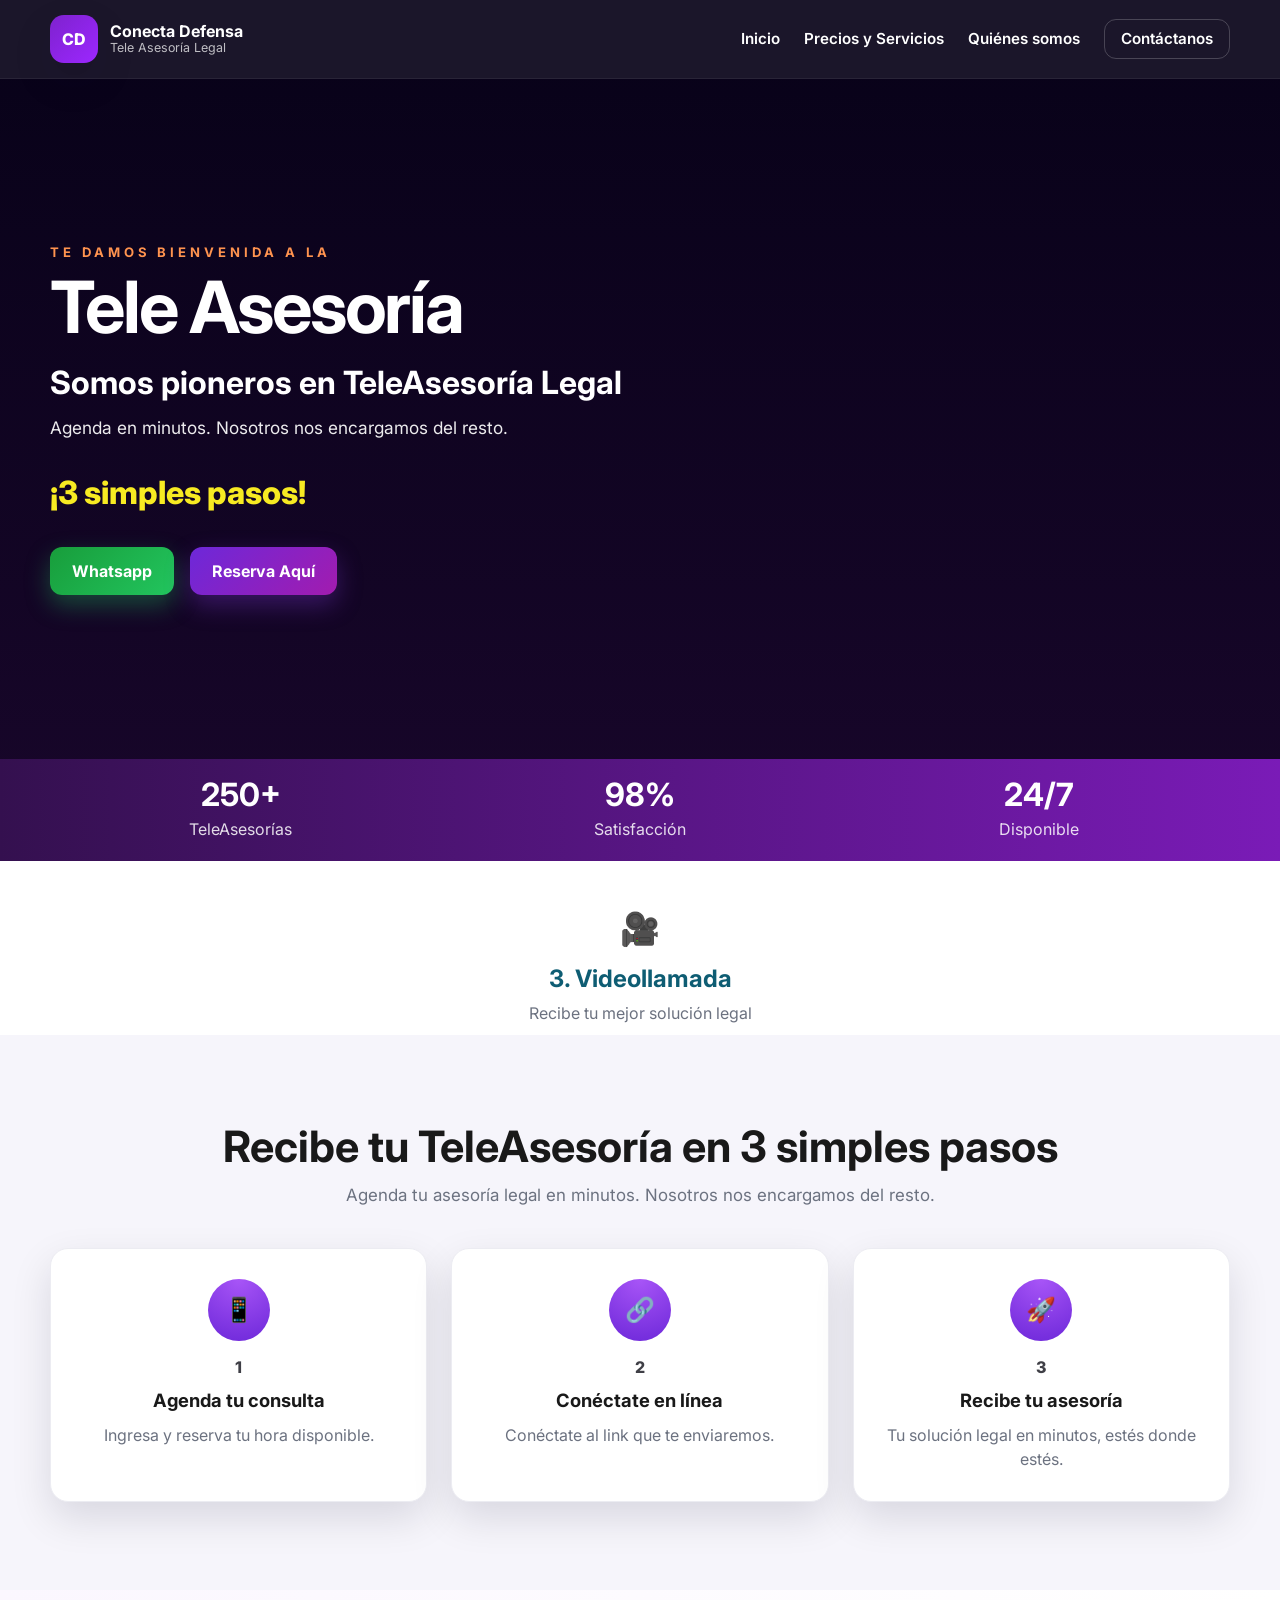
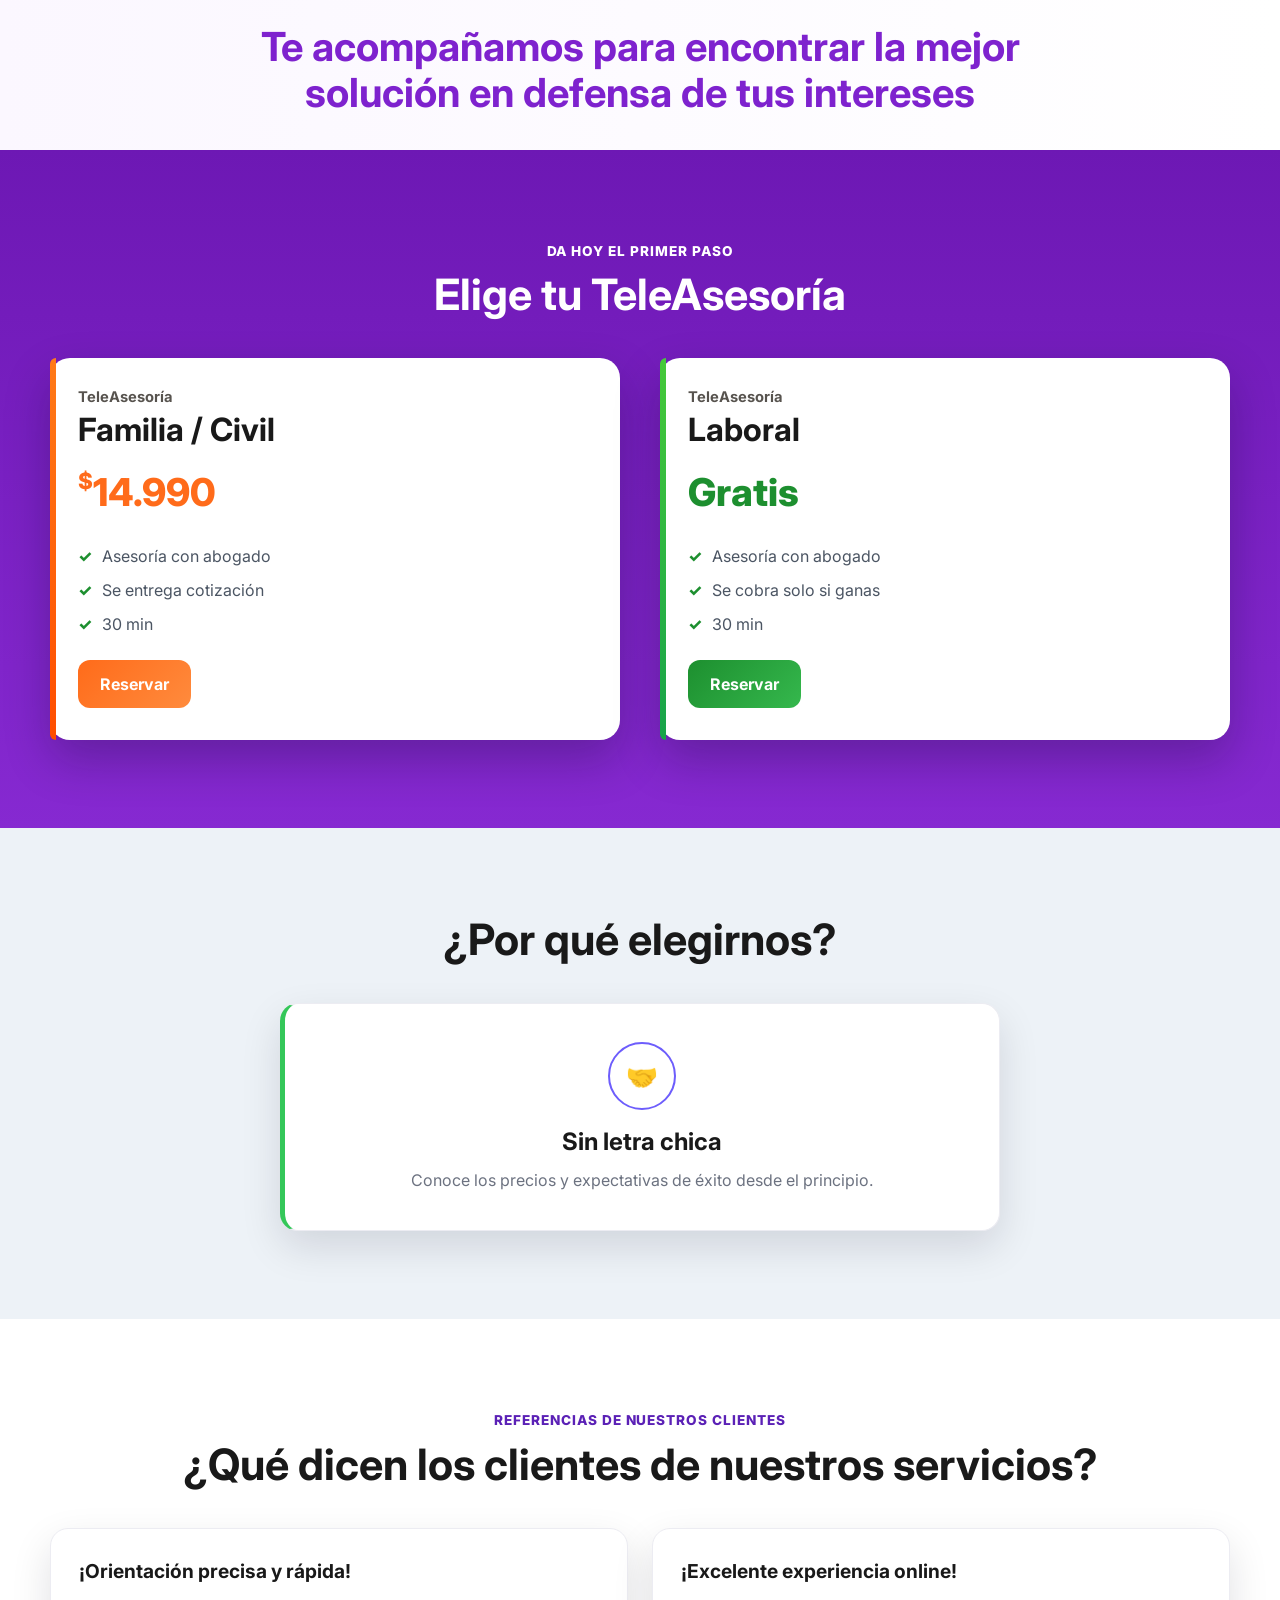
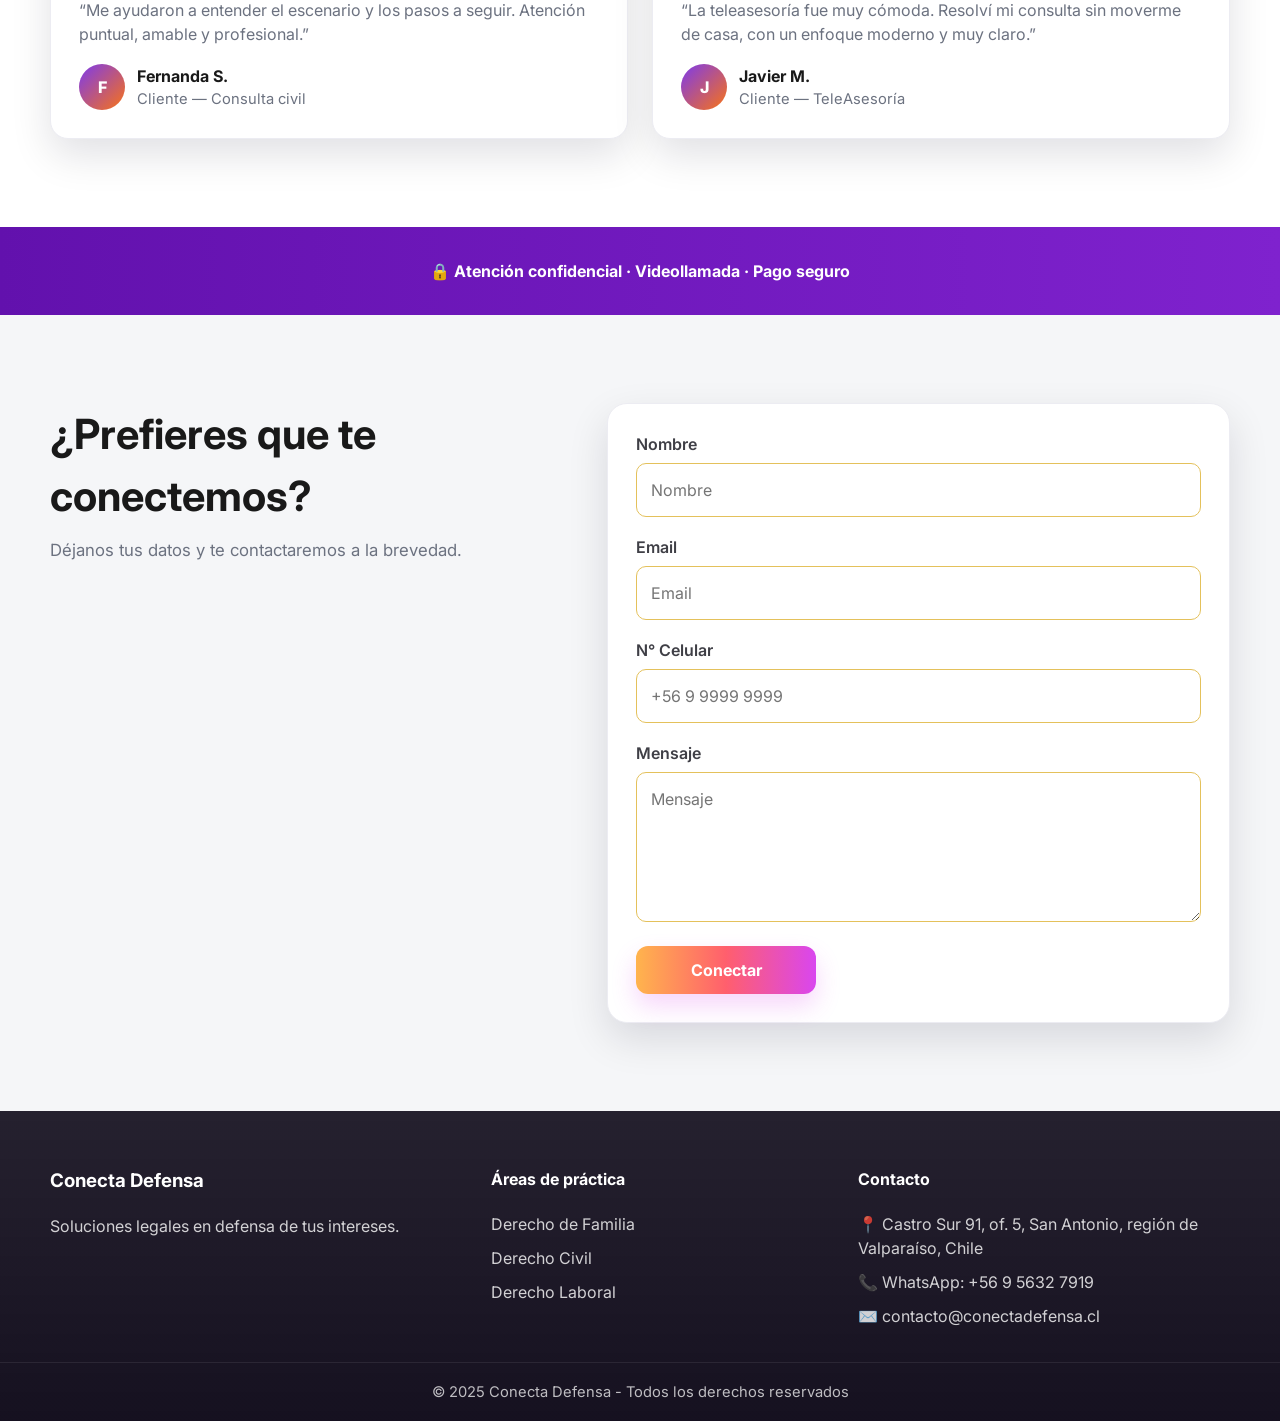
==== index.html @ 21bc8729 "First commit" ====
<!DOCTYPE html>
<html lang="es">
<head>
  <meta charset="UTF-8" />
  <meta name="viewport" content="width=device-width, initial-scale=1.0" />
  <title>Conecta Defensa | Tele Asesoría Legal</title>
  <meta
    name="description"
    content="Agenda tu TeleAsesoría Legal en minutos. Atención en derecho laboral, civil y familia."
  />
  <link rel="preconnect" href="https://fonts.googleapis.com" />
  <link rel="preconnect" href="https://fonts.gstatic.com" crossorigin />
  <link
    href="https://fonts.googleapis.com/css2?family=Inter:wght@400;500;600;700;800&display=swap"
    rel="stylesheet"
  />
  <link rel="stylesheet" href="./style.css" />
</head>
<body>
  <header class="site-header">
    <div class="container nav">
      <a href="#" class="logo">
        <div class="logo-mark">CD</div>
        <div class="logo-text">
          <strong>Conecta Defensa</strong>
          <span>Tele Asesoría Legal</span>
        </div>
      </a>

      <nav class="menu">
        <a href="#inicio">Inicio</a>
        <a href="#precios">Precios y Servicios</a>
        <a href="#quienes-somos">Quiénes somos</a>
        <a href="#contacto" class="btn btn-sm btn-outline">Contáctanos</a>
      </nav>
    </div>
  </header>

  <main>
    <!-- HERO -->
    <section class="hero" id="inicio">
  <video class="hero-bg-video" autoplay loop muted playsinline>
    <source src="./Secuencia01.mp4" type="video/mp4">
    Tu navegador no soporta video HTML5.
  </video>

  <div class="hero-overlay"></div>

  <div class="container hero-content">
    <p class="eyebrow">Te damos bienvenida a la</p>
    <h1>Tele Asesoría</h1>
    <h2>Somos pioneros en TeleAsesoría Legal</h2>
    <p class="hero-copy">
      Agenda en minutos. Nosotros nos encargamos del resto.
    </p>
    <p class="hero-highlight">¡3 simples pasos!</p>

    <div class="hero-actions">
      <a href="https://wa.me/56956327919" class="btn btn-whatsapp">Whatsapp</a>
      <a href="#precios" class="btn btn-primary">Reserva Aquí</a>
    </div>
  </div>
</section>

    <!-- STATS -->
    <section class="stats">
      <div class="container stats-grid">
        <article>
          <strong>250+</strong>
          <span>TeleAsesorías</span>
        </article>
        <article>
          <strong>98%</strong>
          <span>Satisfacción</span>
        </article>
        <article>
          <strong>24/7</strong>
          <span>Disponible</span>
        </article>
      </div>
    </section>

    <!-- PASOS -->
    <section class="steps-intro">
      <div class="container">
        <div class="mini-step">
          <div class="mini-step-icon">🎥</div>
          <h3>3. Videollamada</h3>
          <p>Recibe tu mejor solución legal</p>
        </div>
      </div>
    </section>

    <section class="section light" id="proceso">
      <div class="container">
        <div class="section-head center">
          <h2>Recibe tu TeleAsesoría en 3 simples pasos</h2>
          <p>
            Agenda tu asesoría legal en minutos. Nosotros nos encargamos del
            resto.
          </p>
        </div>

        <div class="cards-grid three">
          <article class="info-card">
            <div class="icon-circle">📱</div>
            <span class="step-number">1</span>
            <h3>Agenda tu consulta</h3>
            <p>Ingresa y reserva tu hora disponible.</p>
          </article>

          <article class="info-card">
            <div class="icon-circle">🔗</div>
            <span class="step-number">2</span>
            <h3>Conéctate en línea</h3>
            <p>Conéctate al link que te enviaremos.</p>
          </article>

          <article class="info-card">
            <div class="icon-circle">🚀</div>
            <span class="step-number">3</span>
            <h3>Recibe tu asesoría</h3>
            <p>Tu solución legal en minutos, estés donde estés.</p>
          </article>
        </div>
      </div>
    </section>

    <!-- FRASE -->
    <section class="band-message">
      <div class="container">
        <h2>
          Te acompañamos para encontrar la mejor solución en defensa de tus
          intereses
        </h2>
      </div>
    </section>

    <!-- PLANES -->
    <section class="section pricing" id="precios">
      <div class="container">
        <div class="section-head center">
          <span class="tag">DA HOY EL PRIMER PASO</span>
          <h2>Elige tu TeleAsesoría</h2>
        </div>

        <div class="pricing-grid">
          <article class="price-card accent-orange">
            <p class="plan-label">TeleAsesoría</p>
            <h3>Familia / Civil</h3>
            <div class="price">
              <span class="currency">$</span>14.990
            </div>
            <ul>
              <li>Asesoría con abogado</li>
              <li>Se entrega cotización</li>
              <li>30 min</li>
            </ul>
            <a href="#contacto" class="btn btn-orange">Reservar</a>
          </article>

          <article class="price-card accent-green">
            <p class="plan-label">TeleAsesoría</p>
            <h3>Laboral</h3>
            <div class="price free">Gratis</div>
            <ul>
              <li>Asesoría con abogado</li>
              <li>Se cobra solo si ganas</li>
              <li>30 min</li>
            </ul>
            <a href="#contacto" class="btn btn-green">Reservar</a>
          </article>
        </div>
      </div>
    </section>

    <!-- POR QUE ELEGIRNOS -->
    <section class="section reasons">
      <div class="container">
        <div class="section-head center">
          <h2>¿Por qué elegirnos?</h2>
        </div>

        <div class="reason-card">
          <div class="reason-icon">🤝</div>
          <h3>Sin letra chica</h3>
          <p>
            Conoce los precios y expectativas de éxito desde el principio.
          </p>
        </div>
      </div>
    </section>

    <!-- TESTIMONIOS -->
    <section class="section testimonials">
      <div class="container">
        <div class="section-head center">
          <span class="tag">REFERENCIAS DE NUESTROS CLIENTES</span>
          <h2>¿Qué dicen los clientes de nuestros servicios?</h2>
        </div>

        <div class="cards-grid two">
          <article class="testimonial-card">
            <h3>¡Orientación precisa y rápida!</h3>
            <p>
              “Me ayudaron a entender el escenario y los pasos a seguir.
              Atención puntual, amable y profesional.”
            </p>
            <div class="testimonial-user">
              <div class="avatar">F</div>
              <div>
                <strong>Fernanda S.</strong>
                <span>Cliente — Consulta civil</span>
              </div>
            </div>
          </article>

          <article class="testimonial-card">
            <h3>¡Excelente experiencia online!</h3>
            <p>
              “La teleasesoría fue muy cómoda. Resolví mi consulta sin moverme
              de casa, con un enfoque moderno y muy claro.”
            </p>
            <div class="testimonial-user">
              <div class="avatar">J</div>
              <div>
                <strong>Javier M.</strong>
                <span>Cliente — TeleAsesoría</span>
              </div>
            </div>
          </article>
        </div>
      </div>
    </section>

    <!-- BANDA -->
    <section class="security-band">
      <div class="container">
        <p>🔒 Atención confidencial · Videollamada · Pago seguro</p>
      </div>
    </section>

    <!-- CONTACTO -->
    <section class="section contact" id="contacto">
      <div class="container contact-grid">
        <div class="contact-copy">
          <h2>¿Prefieres que te conectemos?</h2>
          <p>Déjanos tus datos y te contactaremos a la brevedad.</p>
        </div>

        <form class="contact-form">
          <div class="form-group">
            <label for="nombre">Nombre</label>
            <input id="nombre" name="nombre" type="text" placeholder="Nombre" />
          </div>

          <div class="form-group">
            <label for="email">Email</label>
            <input id="email" name="email" type="email" placeholder="Email" />
          </div>

          <div class="form-group">
            <label for="celular">N° Celular</label>
            <input
              id="celular"
              name="celular"
              type="text"
              placeholder="+56 9 9999 9999"
            />
          </div>

          <div class="form-group">
            <label for="mensaje">Mensaje</label>
            <textarea
              id="mensaje"
              name="mensaje"
              rows="5"
              placeholder="Mensaje"
            ></textarea>
          </div>

          <button type="submit" class="btn btn-gradient">Conectar</button>
        </form>
      </div>
    </section>
  </main>

  <footer class="site-footer" id="quienes-somos">
    <div class="container footer-grid">
      <div>
        <h3>Conecta Defensa</h3>
        <p>Soluciones legales en defensa de tus intereses.</p>
      </div>

      <div>
        <h4>Áreas de práctica</h4>
        <ul>
          <li>Derecho de Familia</li>
          <li>Derecho Civil</li>
          <li>Derecho Laboral</li>
        </ul>
      </div>

      <div>
        <h4>Contacto</h4>
        <ul>
          <li>📍 Castro Sur 91, of. 5, San Antonio, región de Valparaíso, Chile</li>
          <li>📞 WhatsApp: +56 9 5632 7919</li>
          <li>✉️ contacto@conectadefensa.cl</li>
        </ul>
      </div>
    </div>

    <div class="footer-bottom">
      <div class="container">
        <p>© 2025 Conecta Defensa - Todos los derechos reservados</p>
      </div>
    </div>
  </footer>
</body>
</html>
---- style.css ----
:root {
  --bg-dark: #0b0320;
  --bg-darker: #060112;
  --purple: #6516b8;
  --purple-2: #7e22ce;
  --purple-3: #9c27ff;
  --teal: #0e5d73;
  --green: #1d8f2f;
  --green-dark: #167325;
  --orange: #ff6b1a;
  --orange-dark: #e75a10;
  --text: #191919;
  --muted: #6c7280;
  --white: #ffffff;
  --line: #ececf2;
  --bg-light: #f6f5fb;
  --bg-soft: #eef2f7;
  --shadow: 0 16px 40px rgba(12, 12, 31, 0.12);
  --radius: 18px;
  --container: 1180px;
}

* {
  box-sizing: border-box;
}

html {
  scroll-behavior: smooth;
}

body {
  margin: 0;
  font-family: "Inter", sans-serif;
  color: var(--text);
  background: #fff;
  line-height: 1.5;
}

img {
  max-width: 100%;
  display: block;
}

a {
  color: inherit;
  text-decoration: none;
}

button,
input,
textarea {
  font: inherit;
}

.container {
  width: min(calc(100% - 32px), var(--container));
  margin: 0 auto;
}

/* HEADER */
.site-header {
  position: sticky;
  top: 0;
  z-index: 50;
  background: rgba(8, 3, 24, 0.92);
  backdrop-filter: blur(8px);
  border-bottom: 1px solid rgba(255, 255, 255, 0.06);
}

.nav {
  min-height: 78px;
  display: flex;
  align-items: center;
  justify-content: space-between;
  gap: 24px;
}

.logo {
  display: flex;
  align-items: center;
  gap: 12px;
  color: var(--white);
}

.logo-mark {
  width: 48px;
  height: 48px;
  display: grid;
  place-items: center;
  border-radius: 14px;
  font-weight: 800;
  background: linear-gradient(135deg, var(--purple-2), var(--purple-3));
  box-shadow: var(--shadow);
}

.logo-text {
  display: flex;
  flex-direction: column;
  line-height: 1.1;
}

.logo-text strong {
  font-size: 1rem;
}

.logo-text span {
  font-size: 0.78rem;
  color: rgba(255, 255, 255, 0.72);
}

.menu {
  display: flex;
  align-items: center;
  gap: 24px;
  color: var(--white);
}

.menu a {
  font-weight: 600;
  font-size: 0.95rem;
}

/* BUTTONS */
.btn {
  display: inline-flex;
  align-items: center;
  justify-content: center;
  min-height: 48px;
  padding: 0 22px;
  border-radius: 12px;
  border: 0;
  cursor: pointer;
  font-weight: 700;
  transition: 0.25s ease;
}

.btn:hover {
  transform: translateY(-2px);
}

.btn-sm {
  min-height: 40px;
  padding: 0 16px;
  font-size: 0.92rem;
}

.btn-outline {
  border: 1px solid rgba(255, 255, 255, 0.2);
}

.btn-outline:hover {
  background: rgba(255, 255, 255, 0.08);
}

.btn-primary {
  color: #fff;
  background: linear-gradient(135deg, #6d28d9, #a21caf);
  box-shadow: 0 10px 24px rgba(125, 54, 214, 0.35);
}

.btn-whatsapp {
  color: #fff;
  background: linear-gradient(135deg, #189d3b, #22c55e);
  box-shadow: 0 10px 24px rgba(34, 197, 94, 0.35);
}

.btn-orange {
  color: #fff;
  background: linear-gradient(135deg, var(--orange), #ff8b3d);
}

.btn-orange:hover {
  background: linear-gradient(135deg, var(--orange-dark), #ff7a20);
}

.btn-green {
  color: #fff;
  background: linear-gradient(135deg, var(--green), #35b84d);
}

.btn-green:hover {
  background: linear-gradient(135deg, var(--green-dark), #2da944);
}

.btn-gradient {
  color: #fff;
  background: linear-gradient(90deg, #ffb44d, #ff5f6d, #d946ef);
  box-shadow: 0 12px 24px rgba(217, 70, 239, 0.22);
}

/* HERO */
.hero {
  position: relative;
  min-height: 680px;
  display: flex;
  align-items: center;
  overflow: hidden;
  background:
    linear-gradient(rgba(6, 1, 18, 0.55), rgba(27, 7, 44, 0.8)),
    url("https://images.unsplash.com/photo-1477959858617-67f85cf4f1df?auto=format&fit=crop&w=1600&q=80")
      center/cover no-repeat;
}

.hero-overlay {
  position: absolute;
  inset: 0;
  background:
    radial-gradient(circle at center, rgba(153, 51, 255, 0.12), transparent 35%),
    linear-gradient(to bottom, rgba(29, 9, 47, 0.25), rgba(75, 0, 130, 0.28));
  pointer-events: none;
}

.hero-content {
  position: relative;
  z-index: 2;
  color: #fff;
  padding: 80px 0;
}

.eyebrow {
  margin: 0 0 10px;
  text-transform: uppercase;
  letter-spacing: 0.3em;
  color: #ff934f;
  font-size: 0.82rem;
  font-weight: 700;
}

.hero h1 {
  margin: 0;
  font-size: clamp(2.8rem, 7vw, 4.5rem);
  line-height: 0.95;
  letter-spacing: -0.03em;
}

.hero h2 {
  margin: 18px 0 8px;
  font-size: clamp(1.2rem, 2.5vw, 2rem);
  font-weight: 700;
}

.hero-copy {
  margin: 0;
  font-size: 1.08rem;
  color: rgba(255, 255, 255, 0.92);
}

.hero-highlight {
  margin: 28px 0 0;
  font-size: 2rem;
  font-weight: 800;
  color: #f7ea22;
}

.hero-actions {
  display: flex;
  flex-wrap: wrap;
  gap: 16px;
  margin-top: 30px;
}

/* STATS */
.stats {
  background: linear-gradient(90deg, #34104f, #7a1bb7);
  color: #fff;
  padding: 20px 0;
}

.stats-grid {
  display: grid;
  grid-template-columns: repeat(3, 1fr);
  gap: 18px;
  text-align: center;
}

.stats-grid article strong {
  display: block;
  font-size: 2rem;
  line-height: 1;
}

.stats-grid article span {
  display: block;
  margin-top: 6px;
  color: rgba(255, 255, 255, 0.85);
}

/* SECTIONS */
.section {
  padding: 88px 0;
}

.light {
  background: var(--bg-light);
}

.section-head {
  margin-bottom: 40px;
}

.section-head.center {
  text-align: center;
}

.section-head h2 {
  margin: 0;
  font-size: clamp(2rem, 4vw, 2.7rem);
  line-height: 1.1;
}

.section-head p {
  margin: 12px auto 0;
  max-width: 760px;
  color: var(--muted);
  font-size: 1.06rem;
}

.tag {
  display: inline-block;
  margin-bottom: 10px;
  font-size: 0.85rem;
  font-weight: 800;
  color: #5b21b6;
  text-transform: uppercase;
  letter-spacing: 0.07em;
}

/* MINI STEP */
.steps-intro {
  padding: 44px 0 10px;
  background: #fff;
}

.mini-step {
  text-align: center;
}

.mini-step-icon {
  font-size: 2rem;
}

.mini-step h3 {
  margin: 8px 0 4px;
  color: var(--teal);
  font-size: 1.5rem;
}

.mini-step p {
  margin: 0;
  color: var(--muted);
}

/* CARD GRIDS */
.cards-grid {
  display: grid;
  gap: 24px;
}

.cards-grid.three {
  grid-template-columns: repeat(3, 1fr);
}

.cards-grid.two {
  grid-template-columns: repeat(2, 1fr);
}

.info-card,
.testimonial-card,
.reason-card {
  background: #fff;
  border: 1px solid var(--line);
  border-radius: var(--radius);
  box-shadow: var(--shadow);
}

.info-card {
  padding: 30px 24px;
  text-align: center;
}

.icon-circle {
  width: 62px;
  height: 62px;
  margin: 0 auto 14px;
  display: grid;
  place-items: center;
  border-radius: 50%;
  background: radial-gradient(circle at top, #a855f7, #6d28d9);
  color: #fff;
  font-size: 1.5rem;
}

.step-number {
  display: block;
  font-weight: 800;
  color: #3f3f46;
}

.info-card h3 {
  margin: 8px 0;
  font-size: 1.15rem;
}

.info-card p {
  margin: 0;
  color: var(--muted);
}

/* BAND MESSAGE */
.band-message {
  padding: 34px 0;
  background: linear-gradient(90deg, #fbf7ff, #ffffff);
}

.band-message h2 {
  margin: 0 auto;
  max-width: 920px;
  text-align: center;
  color: #7e22ce;
  font-size: clamp(1.8rem, 4vw, 2.5rem);
  line-height: 1.15;
}

/* PRICING */
.pricing {
  background: linear-gradient(180deg, #ffffff 0%, #6d18b4 0%, #8629d1 100%);
}

.pricing .section-head h2,
.pricing .section-head .tag {
  color: #fff;
}

.pricing-grid {
  display: grid;
  grid-template-columns: repeat(2, 1fr);
  gap: 40px;
  align-items: start;
}

.price-card {
  background: #fff;
  border-radius: 20px;
  padding: 28px 28px 32px;
  box-shadow: 0 20px 45px rgba(13, 12, 34, 0.26);
  position: relative;
  min-height: 360px;
}

.price-card::before {
  content: "";
  position: absolute;
  inset: 0 auto 0 0;
  width: 6px;
  border-radius: 20px 0 0 20px;
}

.accent-orange::before {
  background: linear-gradient(180deg, #ff7a18, #ff4e00);
}

.accent-green::before {
  background: linear-gradient(180deg, #46c93a, #17a34a);
}

.plan-label {
  margin: 0 0 4px;
  font-size: 0.92rem;
  font-weight: 700;
  color: #57534e;
}

.price-card h3 {
  margin: 0;
  font-size: 2rem;
  line-height: 1.05;
}

.price {
  margin: 18px 0 22px;
  font-size: 2.4rem;
  font-weight: 800;
  color: var(--orange);
}

.price.free {
  color: var(--green);
}

.currency {
  font-size: 1.4rem;
  vertical-align: top;
}

.price-card ul {
  margin: 0 0 24px;
  padding: 0;
  list-style: none;
}

.price-card li {
  position: relative;
  padding-left: 24px;
  margin-bottom: 10px;
  color: #4b5563;
}

.price-card li::before {
  content: "✓";
  position: absolute;
  left: 0;
  top: 0;
  color: var(--green);
  font-weight: 800;
}

/* REASONS */
.reasons {
  background: #edf2f7;
}

.reason-card {
  max-width: 720px;
  margin: 0 auto;
  text-align: center;
  padding: 38px 24px;
  border-left: 5px solid #34c759;
}

.reason-icon {
  width: 68px;
  height: 68px;
  margin: 0 auto 14px;
  display: grid;
  place-items: center;
  border-radius: 50%;
  border: 2px solid #6d5dfc;
  color: #6d5dfc;
  font-size: 1.6rem;
}

.reason-card h3 {
  margin: 0 0 8px;
  font-size: 1.5rem;
}

.reason-card p {
  margin: 0;
  color: var(--muted);
}

/* TESTIMONIALS */
.testimonials {
  background: #fff;
}

.testimonial-card {
  padding: 28px;
}

.testimonial-card h3 {
  margin: 0 0 12px;
  font-size: 1.2rem;
}

.testimonial-card p {
  margin: 0 0 18px;
  color: var(--muted);
}

.testimonial-user {
  display: flex;
  align-items: center;
  gap: 12px;
}

.avatar {
  width: 46px;
  height: 46px;
  display: grid;
  place-items: center;
  border-radius: 50%;
  background: linear-gradient(135deg, #7c3aed, #f97316);
  color: #fff;
  font-weight: 800;
}

.testimonial-user span {
  display: block;
  color: var(--muted);
  font-size: 0.92rem;
}

/* SECURITY BAND */
.security-band {
  background: linear-gradient(90deg, #6211ad, #7f22ce);
  color: #fff;
  padding: 16px 0;
  text-align: center;
  font-weight: 700;
}

/* CONTACT */
.contact {
  background: #f5f6f8;
}

.contact-grid {
  display: grid;
  grid-template-columns: 0.9fr 1.1fr;
  gap: 48px;
  align-items: start;
}

.contact-copy h2 {
  margin: 0 0 10px;
  font-size: clamp(1.8rem, 4vw, 2.6rem);
}

.contact-copy p {
  margin: 0;
  color: var(--muted);
  font-size: 1.05rem;
}

.contact-form {
  background: #fff;
  border-radius: 20px;
  padding: 28px;
  box-shadow: var(--shadow);
  border: 1px solid var(--line);
}

.form-group {
  margin-bottom: 18px;
}

.form-group label {
  display: inline-block;
  margin-bottom: 7px;
  font-weight: 600;
  color: #3f3f46;
}

.form-group input,
.form-group textarea {
  width: 100%;
  border: 1px solid #e4c15b;
  border-radius: 10px;
  padding: 14px 14px;
  background: #fff;
  outline: none;
  transition: border-color 0.2s ease, box-shadow 0.2s ease;
}

.form-group input:focus,
.form-group textarea:focus {
  border-color: #a855f7;
  box-shadow: 0 0 0 4px rgba(168, 85, 247, 0.12);
}

.contact-form .btn {
  min-width: 180px;
}

/* FOOTER */
.site-footer {
  color: #fff;
  background:
    linear-gradient(rgba(7, 2, 18, 0.88), rgba(7, 2, 18, 0.94)),
    url("https://images.unsplash.com/photo-1477959858617-67f85cf4f1df?auto=format&fit=crop&w=1600&q=80")
      center/cover no-repeat;
}

.footer-grid {
  display: grid;
  grid-template-columns: 1.1fr 0.9fr 1fr;
  gap: 32px;
  padding: 56px 0 34px;
}

.site-footer h3,
.site-footer h4 {
  margin-top: 0;
}

.site-footer p,
.site-footer li {
  color: rgba(255, 255, 255, 0.8);
}

.site-footer ul {
  list-style: none;
  padding: 0;
  margin: 0;
}

.site-footer li + li {
  margin-top: 10px;
}

.footer-bottom {
  border-top: 1px solid rgba(255, 255, 255, 0.08);
  padding: 18px 0;
  text-align: center;
}

.footer-bottom p {
  margin: 0;
  color: rgba(255, 255, 255, 0.72);
  font-size: 0.92rem;
}

/* RESPONSIVE */
@media (max-width: 1024px) {
  .cards-grid.three,
  .pricing-grid,
  .contact-grid,
  .footer-grid {
    grid-template-columns: 1fr;
  }

  .cards-grid.two {
    grid-template-columns: 1fr;
  }

  .hero {
    min-height: 600px;
  }
}

@media (max-width: 820px) {
  .nav {
    flex-direction: column;
    justify-content: center;
    padding: 16px 0;
  }

  .menu {
    flex-wrap: wrap;
    justify-content: center;
    gap: 14px;
  }

  .stats-grid {
    grid-template-columns: 1fr;
    gap: 14px;
  }

  .hero-actions {
    flex-direction: column;
    align-items: flex-start;
  }

  .hero-highlight {
    font-size: 1.5rem;
  }

  .section {
    padding: 68px 0;
  }
}

@media (max-width: 540px) {
  .container {
    width: min(calc(100% - 24px), var(--container));
  }

  .hero-content {
    padding: 64px 0;
  }

  .hero h1 {
    font-size: 2.5rem;
  }

  .hero h2 {
    font-size: 1.1rem;
  }

  .btn {
    width: 100%;
  }

  .price-card,
  .contact-form,
  .info-card,
  .testimonial-card,
  .reason-card {
    border-radius: 16px;
  }
}

.hero {
  position: relative;
  min-height: 680px;
  display: flex;
  align-items: center;
  overflow: hidden;
  background: #0b0320;
}

.hero-bg-video {
  position: absolute;
  inset: 0;
  width: 100%;
  height: 100%;
  object-fit: cover;
  z-index: 0;
}

.hero-overlay {
  position: absolute;
  inset: 0;
  z-index: 1;
  background:
    linear-gradient(rgba(6, 1, 18, 0.45), rgba(27, 7, 44, 0.72)),
    linear-gradient(90deg, rgba(11, 3, 32, 0.55), rgba(11, 3, 32, 0.2));
}

.hero-content {
  position: relative;
  z-index: 2;
  color: #fff;
  padding: 80px 0;
}
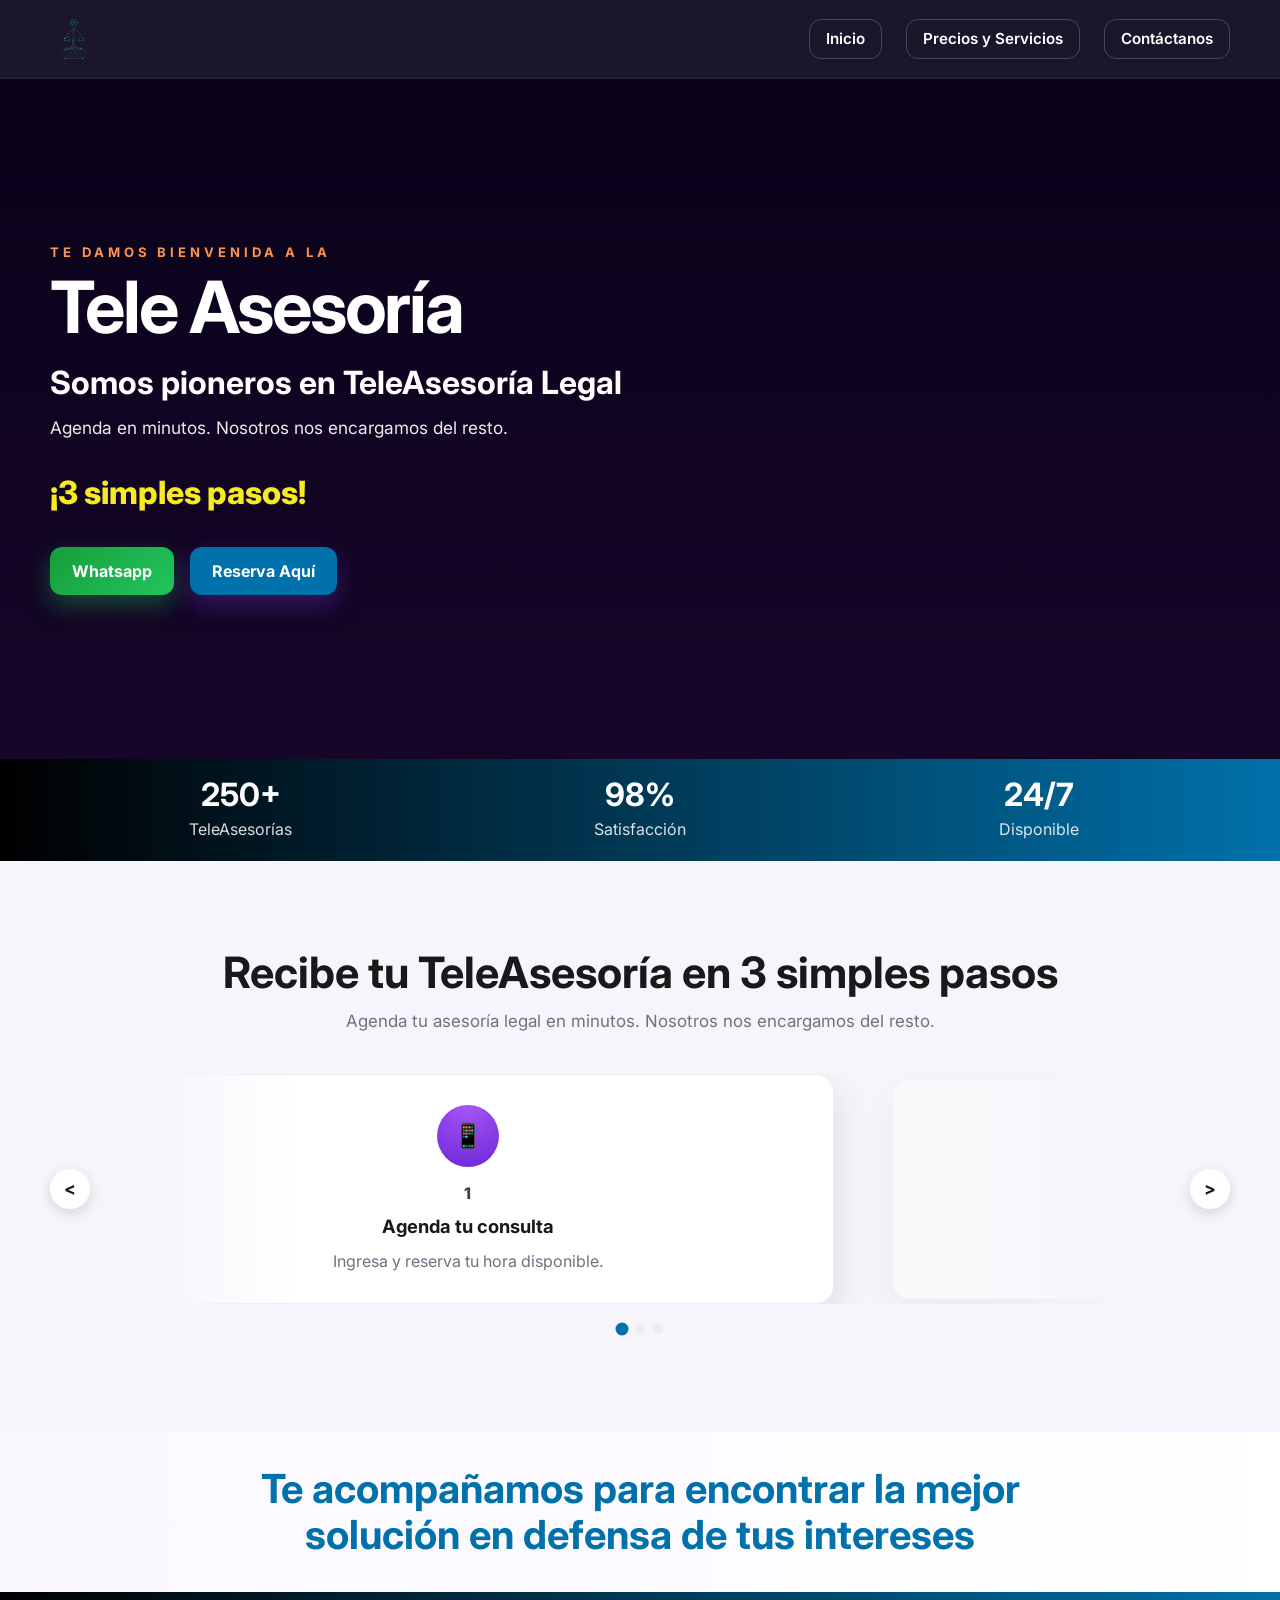
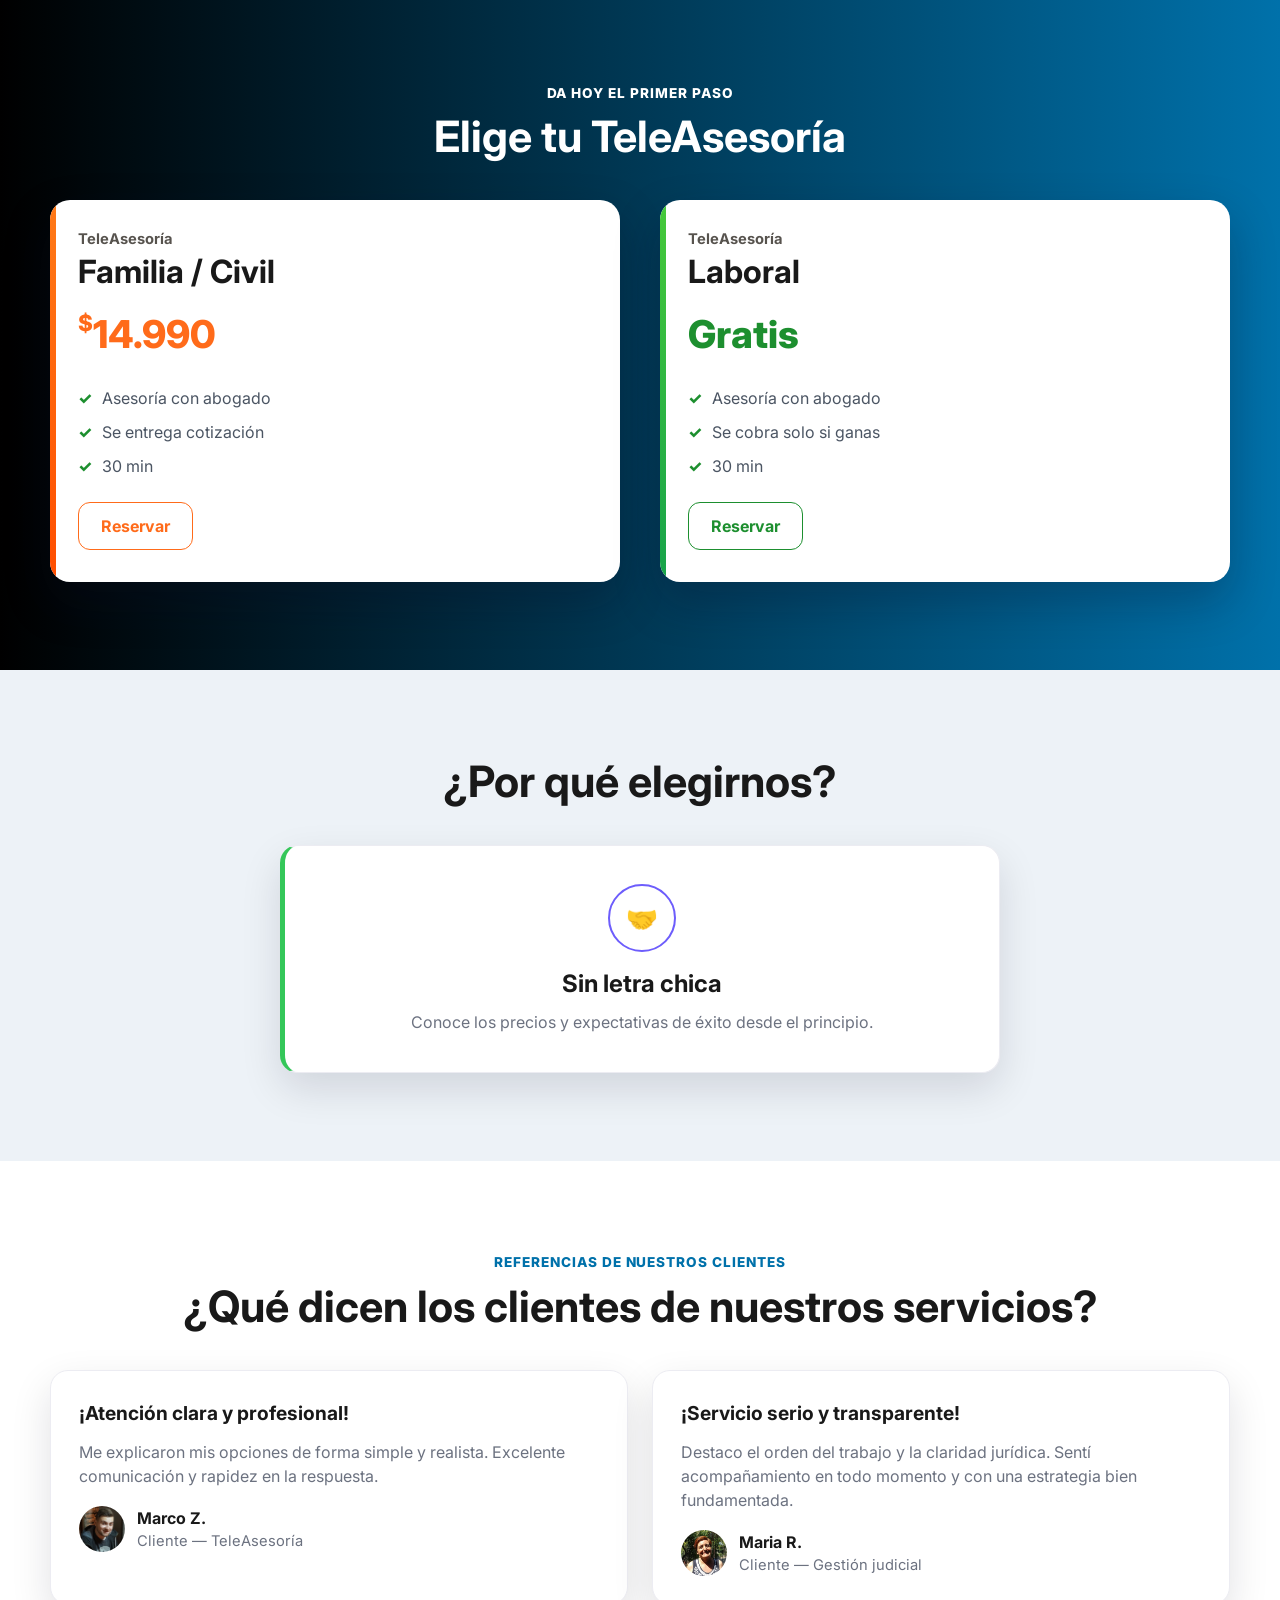
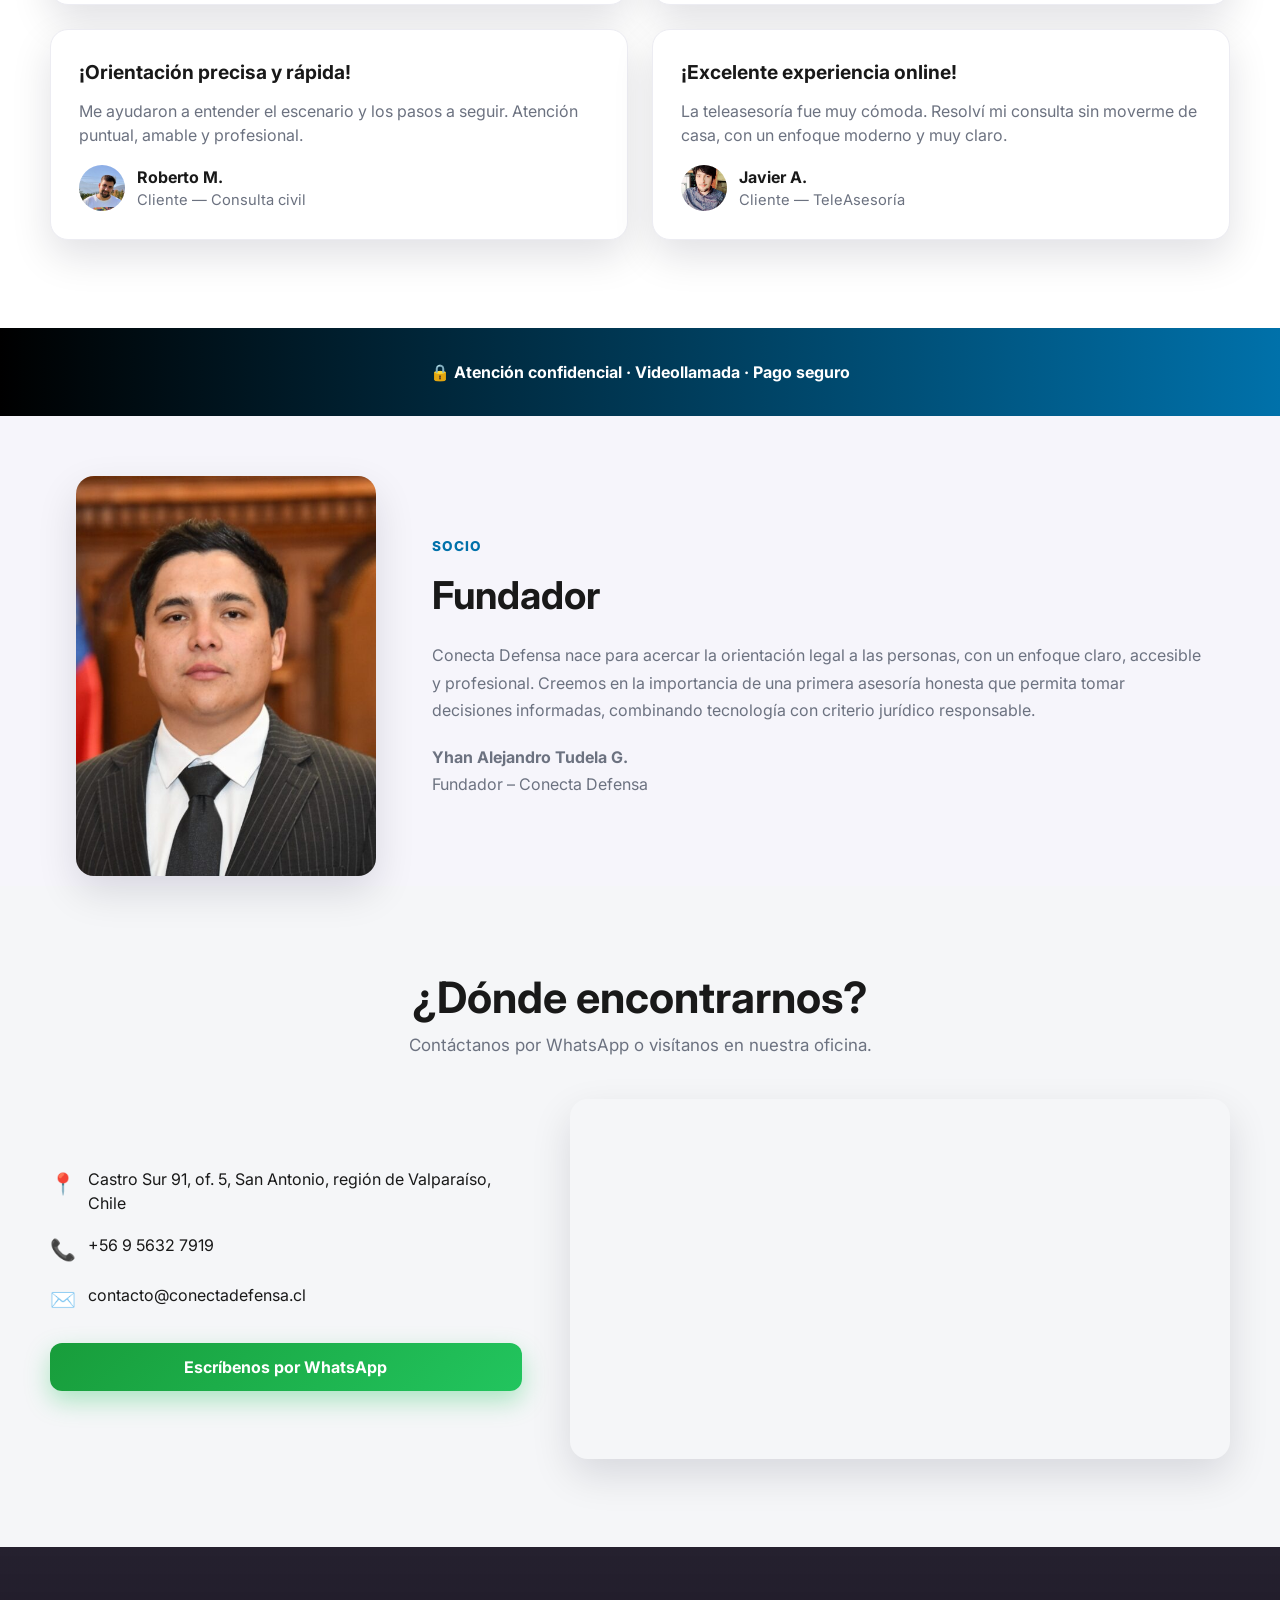
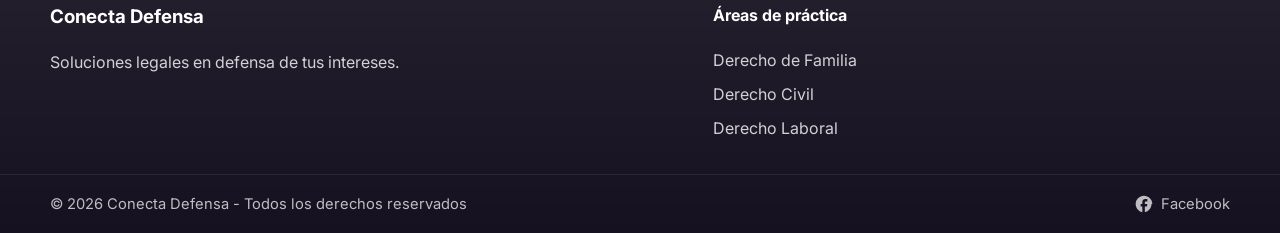
==== commit cf064979: "Modificaciones hechas por Diego Rojas" ====
--- a/index.html
+++ b/index.html
@@ -14,34 +14,28 @@
     href="https://fonts.googleapis.com/css2?family=Inter:wght@400;500;600;700;800&display=swap"
     rel="stylesheet"
   />
+  <link rel="icon" href="./image/fav.ico" type="image/x-icon" />
   <link rel="stylesheet" href="./style.css" />
 </head>
 <body>
   <header class="site-header">
     <div class="container nav">
       <a href="#" class="logo">
-        <div class="logo-mark">CD</div>
-        <div class="logo-text">
-          <strong>Conecta Defensa</strong>
-          <span>Tele Asesoría Legal</span>
-        </div>
+        <img src="./image/ConectaLogo.png" alt="Conecta Defensa" class="logo-img" />
       </a>
 
       <nav class="menu">
-        <a href="#inicio">Inicio</a>
-        <a href="#precios">Precios y Servicios</a>
-        <a href="#quienes-somos">Quiénes somos</a>
-        <a href="#contacto" class="btn btn-sm btn-outline">Contáctanos</a>
+        <a href="#inicio" class="btn btn-sm btn-outline">Inicio</a>
+        <a href="./precios.html" class="btn btn-sm btn-outline">Precios y Servicios</a>
+        <a href="https://calendly.com/conectadefensa/30min" class="btn btn-sm btn-outline">Contáctanos</a>
       </nav>
     </div>
   </header>
 
   <main>
-    <!-- HERO -->
     <section class="hero" id="inicio">
-  <video class="hero-bg-video" autoplay loop muted playsinline>
+    <video class="hero-bg-video" autoplay loop muted playsinline>
     <source src="./Secuencia01.mp4" type="video/mp4">
-    Tu navegador no soporta video HTML5.
   </video>
 
   <div class="hero-overlay"></div>
@@ -57,7 +51,7 @@
 
     <div class="hero-actions">
       <a href="https://wa.me/56956327919" class="btn btn-whatsapp">Whatsapp</a>
-      <a href="#precios" class="btn btn-primary">Reserva Aquí</a>
+      <a href="https://calendly.com/conectadefensa/30min" class="btn btn-primary">Reserva Aquí</a>
     </div>
   </div>
 </section>
@@ -81,16 +75,6 @@
     </section>
 
     <!-- PASOS -->
-    <section class="steps-intro">
-      <div class="container">
-        <div class="mini-step">
-          <div class="mini-step-icon">🎥</div>
-          <h3>3. Videollamada</h3>
-          <p>Recibe tu mejor solución legal</p>
-        </div>
-      </div>
-    </section>
-
     <section class="section light" id="proceso">
       <div class="container">
         <div class="section-head center">
@@ -101,27 +85,40 @@
           </p>
         </div>
 
-        <div class="cards-grid three">
-          <article class="info-card">
-            <div class="icon-circle">📱</div>
-            <span class="step-number">1</span>
-            <h3>Agenda tu consulta</h3>
-            <p>Ingresa y reserva tu hora disponible.</p>
-          </article>
-
-          <article class="info-card">
-            <div class="icon-circle">🔗</div>
-            <span class="step-number">2</span>
-            <h3>Conéctate en línea</h3>
-            <p>Conéctate al link que te enviaremos.</p>
-          </article>
-
-          <article class="info-card">
-            <div class="icon-circle">🚀</div>
-            <span class="step-number">3</span>
-            <h3>Recibe tu asesoría</h3>
-            <p>Tu solución legal en minutos, estés donde estés.</p>
-          </article>
+        <div class="carousel" id="proceso-carousel">
+          <div class="carousel-inner">
+            <button class="carousel-btn carousel-prev" aria-label="Anterior">&lt;</button>
+            <div class="carousel-track-wrapper">
+              <div class="carousel-track">
+                <article class="info-card carousel-slide active">
+                  <div class="icon-circle">📱</div>
+                  <span class="step-number">1</span>
+                  <h3>Agenda tu consulta</h3>
+                  <p>Ingresa y reserva tu hora disponible.</p>
+                </article>
+
+                <article class="info-card carousel-slide">
+                  <div class="icon-circle">🔗</div>
+                  <span class="step-number">2</span>
+                  <h3>Conéctate en línea</h3>
+                  <p>Conéctate al link que te enviaremos.</p>
+                </article>
+
+                <article class="info-card carousel-slide">
+                  <div class="icon-circle">🚀</div>
+                  <span class="step-number">3</span>
+                  <h3>Recibe tu asesoría</h3>
+                  <p>Tu solución legal en minutos, estés donde estés.</p>
+                </article>
+              </div>
+            </div>
+            <button class="carousel-btn carousel-next" aria-label="Siguiente">&gt;</button>
+          </div>
+          <div class="carousel-dots">
+            <button class="carousel-dot active" aria-label="Paso 1"></button>
+            <button class="carousel-dot" aria-label="Paso 2"></button>
+            <button class="carousel-dot" aria-label="Paso 3"></button>
+          </div>
         </div>
       </div>
     </section>
@@ -156,7 +153,7 @@
               <li>Se entrega cotización</li>
               <li>30 min</li>
             </ul>
-            <a href="#contacto" class="btn btn-orange">Reservar</a>
+            <a href="https://calendly.com/conectadefensa/30min" class="btn btn-orange">Reservar</a>
           </article>
 
           <article class="price-card accent-green">
@@ -168,7 +165,7 @@
               <li>Se cobra solo si ganas</li>
               <li>30 min</li>
             </ul>
-            <a href="#contacto" class="btn btn-green">Reservar</a>
+            <a href="https://calendly.com/conectadefensa/30min" class="btn btn-green">Reservar</a>
           </article>
         </div>
       </div>
@@ -201,15 +198,36 @@
 
         <div class="cards-grid two">
           <article class="testimonial-card">
+            <h3>¡Atención clara y profesional!</h3>
+            <p>Me explicaron mis opciones de forma simple y realista. Excelente comunicación y rapidez en la respuesta.</p>
+            <div class="testimonial-user">
+              <div class="avatar"><img src="./image/testimonio3.png" alt="Marco Z." /></div>
+              <div>
+                <strong>Marco Z.</strong>
+                <span>Cliente — TeleAsesoría</span>
+              </div>
+            </div>
+          </article>
+
+          <article class="testimonial-card">
+            <h3>¡Servicio serio y transparente!</h3>
+            <p>Destaco el orden del trabajo y la claridad jurídica. Sentí acompañamiento en todo momento y con una estrategia bien fundamentada.</p>
+            <div class="testimonial-user">
+              <div class="avatar"><img src="./image/testimonio4.png" alt="Maria R." /></div>
+              <div>
+                <strong>Maria R.</strong>
+                <span>Cliente — Gestión judicial</span>
+              </div>
+            </div>
+          </article>
+
+          <article class="testimonial-card">
             <h3>¡Orientación precisa y rápida!</h3>
-            <p>
-              “Me ayudaron a entender el escenario y los pasos a seguir.
-              Atención puntual, amable y profesional.”
-            </p>
+            <p>Me ayudaron a entender el escenario y los pasos a seguir. Atención puntual, amable y profesional.</p>
             <div class="testimonial-user">
-              <div class="avatar">F</div>
+              <div class="avatar"><img src="./image/testimonio1.png" alt="Roberto M." /></div>
               <div>
-                <strong>Fernanda S.</strong>
+                <strong>Roberto M.</strong>
                 <span>Cliente — Consulta civil</span>
               </div>
             </div>
@@ -217,14 +235,11 @@
 
           <article class="testimonial-card">
             <h3>¡Excelente experiencia online!</h3>
-            <p>
-              “La teleasesoría fue muy cómoda. Resolví mi consulta sin moverme
-              de casa, con un enfoque moderno y muy claro.”
-            </p>
+            <p>La teleasesoría fue muy cómoda. Resolví mi consulta sin moverme de casa, con un enfoque moderno y muy claro.</p>
             <div class="testimonial-user">
-              <div class="avatar">J</div>
+              <div class="avatar"><img src="./image/testimonio2.png" alt="Javier A." /></div>
               <div>
-                <strong>Javier M.</strong>
+                <strong>Javier A.</strong>
                 <span>Cliente — TeleAsesoría</span>
               </div>
             </div>
@@ -240,52 +255,65 @@
       </div>
     </section>
 
+    <!-- FUNDADOR -->
+    <section class="section light padding-socio" id="fundador">
+      <div class="container founder-grid">
+        <div class="founder-image">
+          <img src="./image/photo.png" alt="Yhan Alejandro Tudela G." />
+        </div>
+        <div class="founder-text">
+          <span class="tag">Socio</span>
+          <h2>Fundador</h2>
+          <p>Conecta Defensa nace para acercar la orientación legal a las personas, con un enfoque claro, accesible y profesional. Creemos en la importancia de una primera asesoría honesta que permita tomar decisiones informadas, combinando tecnología con criterio jurídico responsable.</p>
+          <p class="founder-name">Yhan Alejandro Tudela G.<br><span>Fundador – Conecta Defensa</span></p>
+        </div>
+      </div>
+    </section>
+
     <!-- CONTACTO -->
     <section class="section contact" id="contacto">
-      <div class="container contact-grid">
-        <div class="contact-copy">
-          <h2>¿Prefieres que te conectemos?</h2>
-          <p>Déjanos tus datos y te contactaremos a la brevedad.</p>
-        </div>
-
-        <form class="contact-form">
-          <div class="form-group">
-            <label for="nombre">Nombre</label>
-            <input id="nombre" name="nombre" type="text" placeholder="Nombre" />
+      <div class="container">
+        <div class="section-head center">
+          <h2>¿Dónde encontrarnos?</h2>
+          <p>Contáctanos por WhatsApp o visítanos en nuestra oficina.</p>
+        </div>
+
+        <div class="contact-grid">
+          <div class="contact-info">
+            <ul class="contact-list">
+              <li>
+                <span class="contact-icon">📍</span>
+                <span>Castro Sur 91, of. 5, San Antonio, región de Valparaíso, Chile</span>
+              </li>
+              <li>
+                <span class="contact-icon">📞</span>
+                <span>+56 9 5632 7919</span>
+              </li>
+              <li>
+                <span class="contact-icon">✉️</span>
+                <span>contacto@conectadefensa.cl</span>
+              </li>
+            </ul>
+            <a href="https://wa.me/56956327919" class="btn btn-whatsapp">Escríbenos por WhatsApp</a>
           </div>
-
-          <div class="form-group">
-            <label for="email">Email</label>
-            <input id="email" name="email" type="email" placeholder="Email" />
+          <div class="contact-map">
+            <iframe
+              src="https://maps.google.com/maps?cid=9600865675757513162&output=embed&hl=es-419"
+              width="100%"
+              height="100%"
+              style="border:0;"
+              allowfullscreen=""
+              loading="lazy"
+              referrerpolicy="no-referrer-when-downgrade"
+              title="Ubicación Conecta Defensa"
+            ></iframe>
           </div>
-
-          <div class="form-group">
-            <label for="celular">N° Celular</label>
-            <input
-              id="celular"
-              name="celular"
-              type="text"
-              placeholder="+56 9 9999 9999"
-            />
-          </div>
-
-          <div class="form-group">
-            <label for="mensaje">Mensaje</label>
-            <textarea
-              id="mensaje"
-              name="mensaje"
-              rows="5"
-              placeholder="Mensaje"
-            ></textarea>
-          </div>
-
-          <button type="submit" class="btn btn-gradient">Conectar</button>
-        </form>
+        </div>
       </div>
     </section>
   </main>
 
-  <footer class="site-footer" id="quienes-somos">
+  <footer class="site-footer">
     <div class="container footer-grid">
       <div>
         <h3>Conecta Defensa</h3>
@@ -300,22 +328,21 @@
           <li>Derecho Laboral</li>
         </ul>
       </div>
-
-      <div>
-        <h4>Contacto</h4>
-        <ul>
-          <li>📍 Castro Sur 91, of. 5, San Antonio, región de Valparaíso, Chile</li>
-          <li>📞 WhatsApp: +56 9 5632 7919</li>
-          <li>✉️ contacto@conectadefensa.cl</li>
-        </ul>
-      </div>
     </div>
 
     <div class="footer-bottom">
-      <div class="container">
-        <p>© 2025 Conecta Defensa - Todos los derechos reservados</p>
+      <div class="container footer-bottom-inner">
+        <p>© 2026 Conecta Defensa - Todos los derechos reservados</p>
+        <div class="footer-social">
+          <a href="https://web.facebook.com/conectadefensa" target="_blank" rel="noopener" aria-label="Facebook">
+            <svg xmlns="http://www.w3.org/2000/svg" width="20" height="20" viewBox="0 0 24 24" fill="currentColor"><path d="M22 12c0-5.52-4.48-10-10-10S2 6.48 2 12c0 4.84 3.44 8.87 8 9.8V15H8v-3h2V9.5C10 7.57 11.57 6 13.5 6H16v3h-2c-.55 0-1 .45-1 1v2h3l-.5 3H13v6.8c4.56-.93 8-4.96 8-9.8z"/></svg>
+            Facebook
+          </a>
+        </div>
       </div>
     </div>
   </footer>
+
+  <script src="./index.js" defer></script>
 </body>
 </html>
--- a/style.css
+++ b/style.css
@@ -1,9 +1,9 @@
 :root {
   --bg-dark: #0b0320;
   --bg-darker: #060112;
-  --purple: #6516b8;
-  --purple-2: #7e22ce;
-  --purple-3: #9c27ff;
+  --purple: #0071aa;
+  --purple-2: #0071aa;
+  --purple-3: hsl(218, 100%, 58%);
   --teal: #0e5d73;
   --green: #1d8f2f;
   --green-dark: #167325;
@@ -82,6 +82,13 @@
   color: var(--white);
 }
 
+.logo-img {
+  height: 48px;
+  width: auto;
+  display: block;
+  object-fit: contain;
+}
+
 .logo-mark {
   width: 48px;
   height: 48px;
@@ -154,7 +161,7 @@
 
 .btn-primary {
   color: #fff;
-  background: linear-gradient(135deg, #6d28d9, #a21caf);
+  background: linear-gradient(135deg, #0071aa, #0071aa);
   box-shadow: 0 10px 24px rgba(125, 54, 214, 0.35);
 }
 
@@ -165,26 +172,32 @@
 }
 
 .btn-orange {
-  color: #fff;
-  background: linear-gradient(135deg, var(--orange), #ff8b3d);
+  color: var(--orange);
+  background: transparent;
+  border: 1.5px solid var(--orange);
 }
 
 .btn-orange:hover {
-  background: linear-gradient(135deg, var(--orange-dark), #ff7a20);
+  background: rgba(255, 107, 26, 0.08);
+  border-color: var(--orange-dark);
+  color: var(--orange-dark);
 }
 
 .btn-green {
-  color: #fff;
-  background: linear-gradient(135deg, var(--green), #35b84d);
+  color: var(--green);
+  background: transparent;
+  border: 1.5px solid var(--green);
 }
 
 .btn-green:hover {
-  background: linear-gradient(135deg, var(--green-dark), #2da944);
+  background: rgba(29, 143, 47, 0.08);
+  border-color: var(--green-dark);
+  color: var(--green-dark);
 }
 
 .btn-gradient {
   color: #fff;
-  background: linear-gradient(90deg, #ffb44d, #ff5f6d, #d946ef);
+  background: linear-gradient(90deg, #ffb44d, #ff5f6d, #0071aa);
   box-shadow: 0 12px 24px rgba(217, 70, 239, 0.22);
 }
 
@@ -261,7 +274,7 @@
 
 /* STATS */
 .stats {
-  background: linear-gradient(90deg, #34104f, #7a1bb7);
+  background: linear-gradient(90deg, #000000, #0071aa);
   color: #fff;
   padding: 20px 0;
 }
@@ -320,7 +333,7 @@
   margin-bottom: 10px;
   font-size: 0.85rem;
   font-weight: 800;
-  color: #5b21b6;
+  color: #0071aa;
   text-transform: uppercase;
   letter-spacing: 0.07em;
 }
@@ -406,6 +419,115 @@
   color: var(--muted);
 }
 
+/* CAROUSEL */
+.carousel {
+  position: relative;
+}
+
+.carousel-inner {
+  display: flex;
+  align-items: center;
+  gap: 12px;
+}
+
+.carousel-track-wrapper {
+  flex: 1;
+  min-width: 0;
+  overflow: hidden;
+  position: relative;
+}
+
+/* Degradado lateral — solo carrusel proceso */
+#proceso-carousel .carousel-track-wrapper::before,
+#proceso-carousel .carousel-track-wrapper::after {
+  content: '';
+  position: absolute;
+  top: 0;
+  bottom: 0;
+  width: 18%;
+  z-index: 2;
+  pointer-events: none;
+}
+
+#proceso-carousel .carousel-track-wrapper::before {
+  left: 0;
+  background: linear-gradient(to right, #f6f5fb 30%, transparent);
+}
+
+#proceso-carousel .carousel-track-wrapper::after {
+  right: 0;
+  background: linear-gradient(to left, #f6f5fb 30%, transparent);
+}
+
+.carousel-track {
+  display: flex;
+  transition: transform 0.45s cubic-bezier(0.4, 0, 0.2, 1);
+}
+
+#proceso-carousel .carousel-track {
+  gap: 4%;
+}
+
+#proceso-carousel .carousel-slide {
+  min-width: 68%;
+  flex-shrink: 0;
+  opacity: 0.4;
+  transform: scale(0.96);
+  transition: opacity 0.45s ease, transform 0.45s ease;
+}
+
+#proceso-carousel .carousel-slide.active {
+  opacity: 1;
+  transform: scale(1);
+}
+
+
+.carousel-btn {
+  flex-shrink: 0;
+  width: 40px;
+  height: 40px;
+  background: #fff;
+  border: none;
+  border-radius: 50%;
+  font-size: 1.1rem;
+  font-weight: 700;
+  cursor: pointer;
+  box-shadow: 0 4px 14px rgba(12, 12, 31, 0.14);
+  color: var(--text);
+  transition: background 0.2s, color 0.2s, transform 0.2s;
+  z-index: 3;
+}
+
+.carousel-btn:hover {
+  background: var(--purple);
+  color: #fff;
+  transform: scale(1.08);
+}
+
+.carousel-dots {
+  display: flex;
+  justify-content: center;
+  gap: 8px;
+  margin-top: 20px;
+  margin-bottom: 10px;
+}
+
+.carousel-dot {
+  width: 10px;
+  height: 10px;
+  border-radius: 50%;
+  border: none;
+  background: var(--line);
+  cursor: pointer;
+  padding: 0;
+  transition: background 0.2s, transform 0.2s;
+}
+
+.carousel-dot.active {
+  background: var(--purple);
+  transform: scale(1.3);
+}
+
 /* BAND MESSAGE */
 .band-message {
   padding: 34px 0;
@@ -416,14 +538,14 @@
   margin: 0 auto;
   max-width: 920px;
   text-align: center;
-  color: #7e22ce;
+  color: #0071aa;
   font-size: clamp(1.8rem, 4vw, 2.5rem);
   line-height: 1.15;
 }
 
 /* PRICING */
 .pricing {
-  background: linear-gradient(180deg, #ffffff 0%, #6d18b4 0%, #8629d1 100%);
+  background: linear-gradient(90deg, #000000, #0071aa);
 }
 
 .pricing .section-head h2,
@@ -442,8 +564,9 @@
   background: #fff;
   border-radius: 20px;
   padding: 28px 28px 32px;
+  position: relative;
+  overflow: hidden;
   box-shadow: 0 20px 45px rgba(13, 12, 34, 0.26);
-  position: relative;
   min-height: 360px;
 }
 
@@ -583,6 +706,15 @@
   background: linear-gradient(135deg, #7c3aed, #f97316);
   color: #fff;
   font-weight: 800;
+  overflow: hidden;
+  flex-shrink: 0;
+}
+
+.avatar img {
+  width: 100%;
+  height: 100%;
+  object-fit: cover;
+  display: block;
 }
 
 .testimonial-user span {
@@ -593,7 +725,7 @@
 
 /* SECURITY BAND */
 .security-band {
-  background: linear-gradient(90deg, #6211ad, #7f22ce);
+  background: linear-gradient(90deg, #000000, #0071aa);
   color: #fff;
   padding: 16px 0;
   text-align: center;
@@ -607,60 +739,55 @@
 
 .contact-grid {
   display: grid;
-  grid-template-columns: 0.9fr 1.1fr;
+  grid-template-columns: 1fr 1.4fr;
   gap: 48px;
-  align-items: start;
-}
-
-.contact-copy h2 {
-  margin: 0 0 10px;
-  font-size: clamp(1.8rem, 4vw, 2.6rem);
-}
-
-.contact-copy p {
-  margin: 0;
-  color: var(--muted);
-  font-size: 1.05rem;
-}
-
-.contact-form {
-  background: #fff;
-  border-radius: 20px;
-  padding: 28px;
+  align-items: stretch;
+}
+
+.contact-info {
+  display: flex;
+  flex-direction: column;
+  gap: 28px;
+  justify-content: center;
+}
+
+.contact-list {
+  list-style: none;
+  padding: 0;
+  margin: 0;
+  display: flex;
+  flex-direction: column;
+  gap: 18px;
+}
+
+.contact-list li {
+  display: flex;
+  align-items: flex-start;
+  gap: 12px;
+  font-size: 1rem;
+  color: var(--text);
+  line-height: 1.5;
+}
+
+.contact-icon {
+  font-size: 1.3rem;
+  flex-shrink: 0;
+  margin-top: 1px;
+}
+
+.contact-map {
+  border-radius: var(--radius);
+  overflow: hidden;
+  min-height: 360px;
   box-shadow: var(--shadow);
-  border: 1px solid var(--line);
-}
-
-.form-group {
-  margin-bottom: 18px;
-}
-
-.form-group label {
-  display: inline-block;
-  margin-bottom: 7px;
-  font-weight: 600;
-  color: #3f3f46;
-}
-
-.form-group input,
-.form-group textarea {
+}
+
+.contact-map iframe {
+  display: block;
   width: 100%;
-  border: 1px solid #e4c15b;
-  border-radius: 10px;
-  padding: 14px 14px;
-  background: #fff;
-  outline: none;
-  transition: border-color 0.2s ease, box-shadow 0.2s ease;
-}
-
-.form-group input:focus,
-.form-group textarea:focus {
-  border-color: #a855f7;
-  box-shadow: 0 0 0 4px rgba(168, 85, 247, 0.12);
-}
-
-.contact-form .btn {
-  min-width: 180px;
+  height: 100%;
+  min-height: 360px;
+  border: 0;
 }
 
 /* FOOTER */
@@ -674,7 +801,7 @@
 
 .footer-grid {
   display: grid;
-  grid-template-columns: 1.1fr 0.9fr 1fr;
+  grid-template-columns: 1.1fr 0.9fr;
   gap: 32px;
   padding: 56px 0 34px;
 }
@@ -702,13 +829,209 @@
 .footer-bottom {
   border-top: 1px solid rgba(255, 255, 255, 0.08);
   padding: 18px 0;
-  text-align: center;
+}
+
+.footer-bottom-inner {
+  display: flex;
+  align-items: center;
+  justify-content: space-between;
+  gap: 16px;
+  flex-wrap: wrap;
 }
 
 .footer-bottom p {
   margin: 0;
   color: rgba(255, 255, 255, 0.72);
   font-size: 0.92rem;
+}
+
+.footer-social a {
+  display: flex;
+  align-items: center;
+  gap: 7px;
+  color: rgba(255, 255, 255, 0.72);
+  font-size: 0.92rem;
+  transition: color 0.2s;
+}
+
+.footer-social a:hover {
+  color: #fff;
+}
+
+/* FUNDADOR */
+.founder-grid {
+  display: grid;
+  grid-template-columns: 300px 1fr;
+  gap: 56px;
+  align-items: center;
+}
+
+.founder-image img {
+  width: 100%;
+  border-radius: var(--radius);
+  box-shadow: var(--shadow);
+  object-fit: cover;
+  aspect-ratio: 3/4;
+}
+
+.founder-text .tag {
+  display: inline-block;
+  margin-bottom: 10px;
+}
+
+.founder-text h2 {
+  margin: 0 0 18px;
+  font-size: clamp(1.8rem, 3.5vw, 2.4rem);
+}
+
+.founder-text p {
+  color: var(--muted);
+  line-height: 1.7;
+  margin: 0 0 20px;
+}
+
+.founder-name {
+  font-weight: 700;
+  color: var(--text);
+  font-size: 1rem;
+}
+
+.founder-name span {
+  font-weight: 400;
+  color: var(--muted);
+}
+
+/* PRICING PAGE */
+.pricing-hero {
+  background:
+    linear-gradient(rgba(7, 2, 18, 0.78), rgba(7, 2, 18, 0.85)),
+    url("https://images.unsplash.com/photo-1589829545856-d10d557cf95f?auto=format&fit=crop&w=1600&q=80")
+      center/cover no-repeat;
+  padding: 90px 0 80px;
+  color: #fff;
+}
+
+.pricing-hero-content {
+  text-align: center;
+}
+
+.pricing-hero-content .tag {
+  margin-bottom: 16px;
+}
+
+.pricing-hero h1 {
+  margin: 12px 0 14px;
+  font-size: clamp(2rem, 4.5vw, 3rem);
+  color: #fff;
+}
+
+.pricing-hero p {
+  margin: 0;
+  color: rgba(255, 255, 255, 0.75);
+  font-size: 1.1rem;
+}
+
+.price-table-card {
+  background: #fff;
+  border-radius: var(--radius);
+  box-shadow: var(--shadow);
+  overflow: hidden;
+  max-width: 820px;
+  margin: 0 auto;
+}
+
+.price-table {
+  list-style: none;
+  padding: 0;
+  margin: 0;
+}
+
+.price-table li {
+  display: flex;
+  align-items: center;
+  gap: 14px;
+  padding: 16px 28px;
+  border-bottom: 1px solid var(--line);
+}
+
+.price-table li:last-child {
+  border-bottom: none;
+}
+
+.price-table li:nth-child(even) {
+  background: var(--bg-light);
+}
+
+.pt-check {
+  color: var(--purple);
+  font-weight: 700;
+  font-size: 1.2rem;
+  flex-shrink: 0;
+  line-height: 1;
+}
+
+.pt-name {
+  flex: 1;
+  font-size: 0.97rem;
+  color: var(--text);
+}
+
+.pt-price {
+  font-weight: 700;
+  color: var(--purple);
+  font-size: 0.95rem;
+  white-space: nowrap;
+}
+
+.menu a.active {
+  color: var(--purple);
+  font-weight: 600;
+}
+
+.pricing-cols {
+  display: grid;
+  grid-template-columns: repeat(3, 1fr);
+  gap: 24px;
+  align-items: start;
+}
+
+.pricing-col {
+  background: #fff;
+  border-radius: var(--radius);
+  box-shadow: var(--shadow);
+  overflow: hidden;
+}
+
+.pricing-col-head {
+  background: var(--purple);
+  color: #fff;
+  padding: 22px 20px 18px;
+  text-align: center;
+}
+
+.pricing-col-icon {
+  display: block;
+  font-size: 2rem;
+  margin-bottom: 8px;
+}
+
+.pricing-col-head h2 {
+  margin: 0;
+  font-size: 1.15rem;
+  color: #fff;
+}
+
+.pricing-col .price-table li {
+  padding: 13px 18px;
+  flex-wrap: wrap;
+  gap: 6px;
+}
+
+.pricing-col .pt-price {
+  width: 100%;
+  padding-left: 22px;
+  font-size: 0.88rem;
+  color: var(--purple);
 }
 
 /* RESPONSIVE */
@@ -716,8 +1039,28 @@
   .cards-grid.three,
   .pricing-grid,
   .contact-grid,
-  .footer-grid {
+  .footer-grid,
+  .founder-grid,
+  .pricing-cols {
     grid-template-columns: 1fr;
+  }
+
+  .founder-grid {
+    gap: 32px;
+    text-align: center;
+  }
+
+  .founder-image {
+    max-width: 260px;
+    margin: 0 auto;
+  }
+
+  .founder-image img {
+    aspect-ratio: 1/1;
+  }
+
+  .founder-text .tag {
+    display: inline-block;
   }
 
   .cards-grid.two {
@@ -823,4 +1166,8 @@
   z-index: 2;
   color: #fff;
   padding: 80px 0;
+}
+
+.padding-socio {
+  padding: 60px 60px 10px;
 }
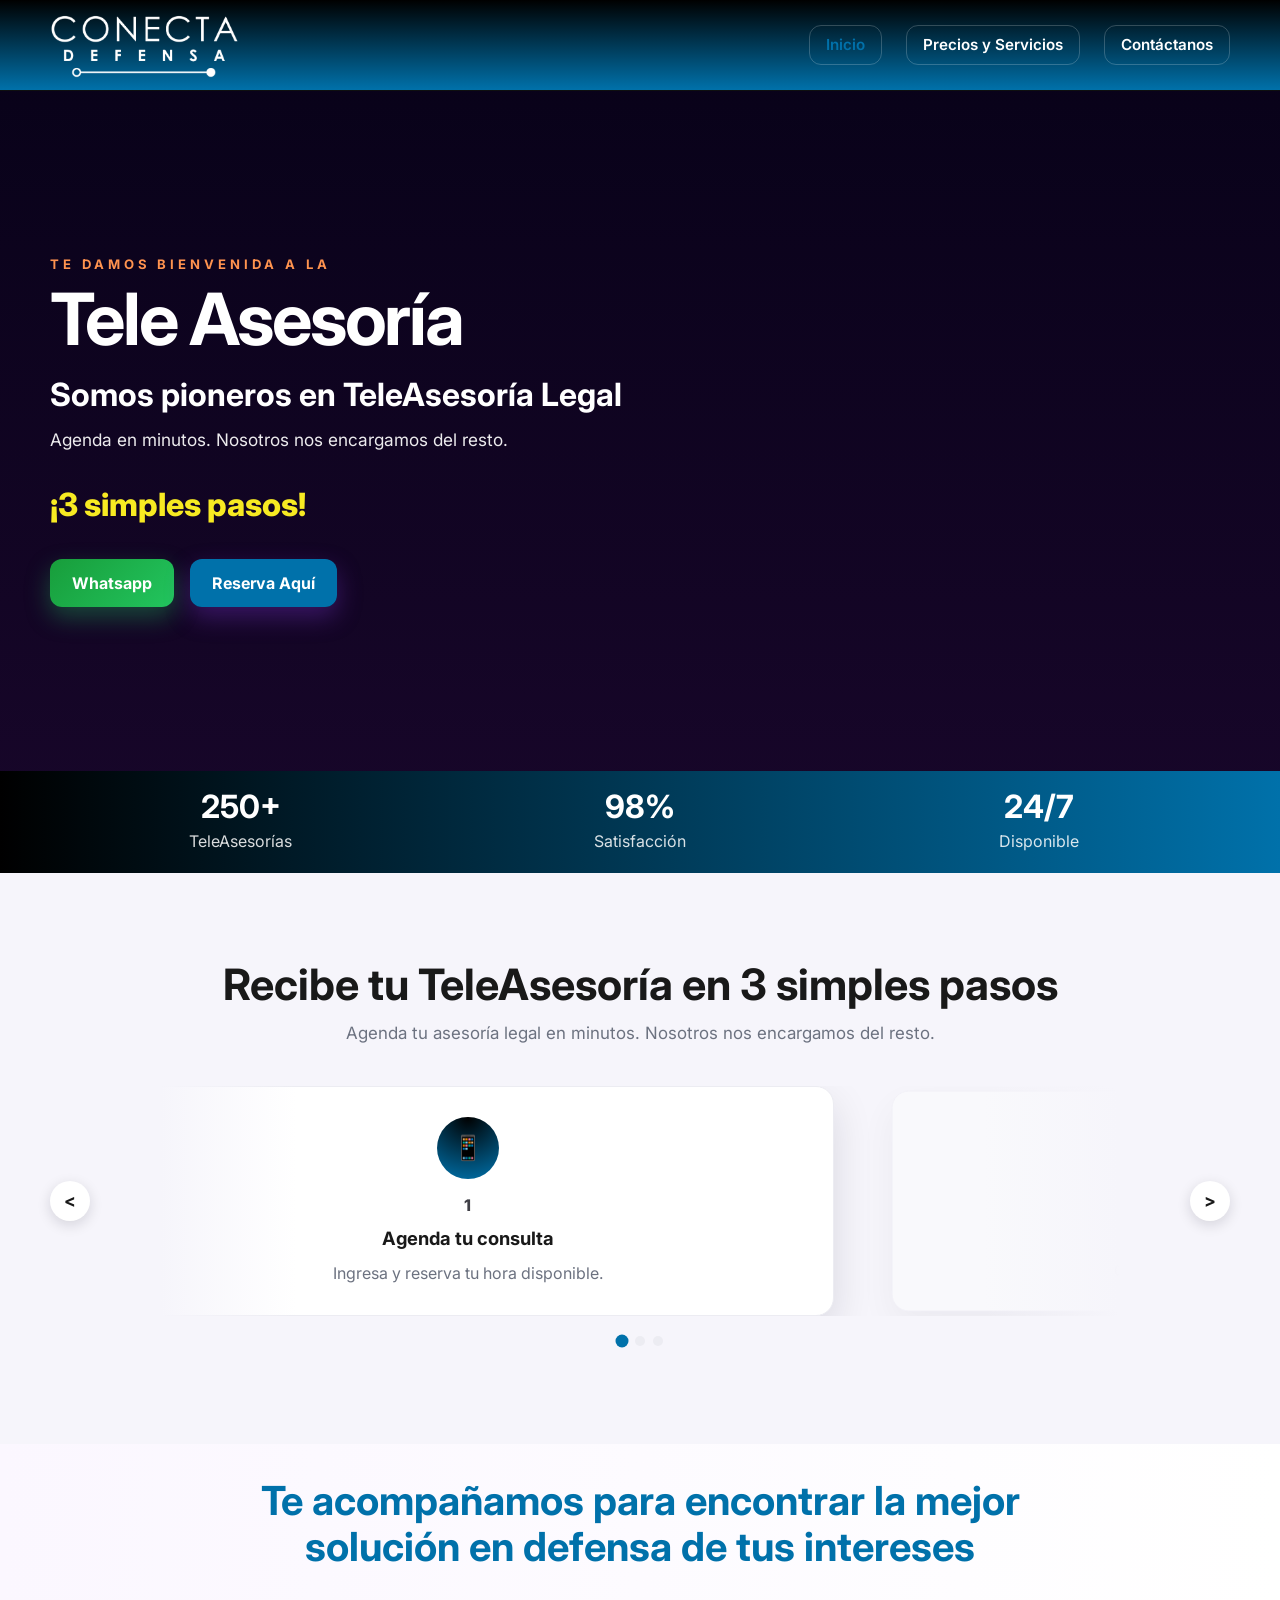
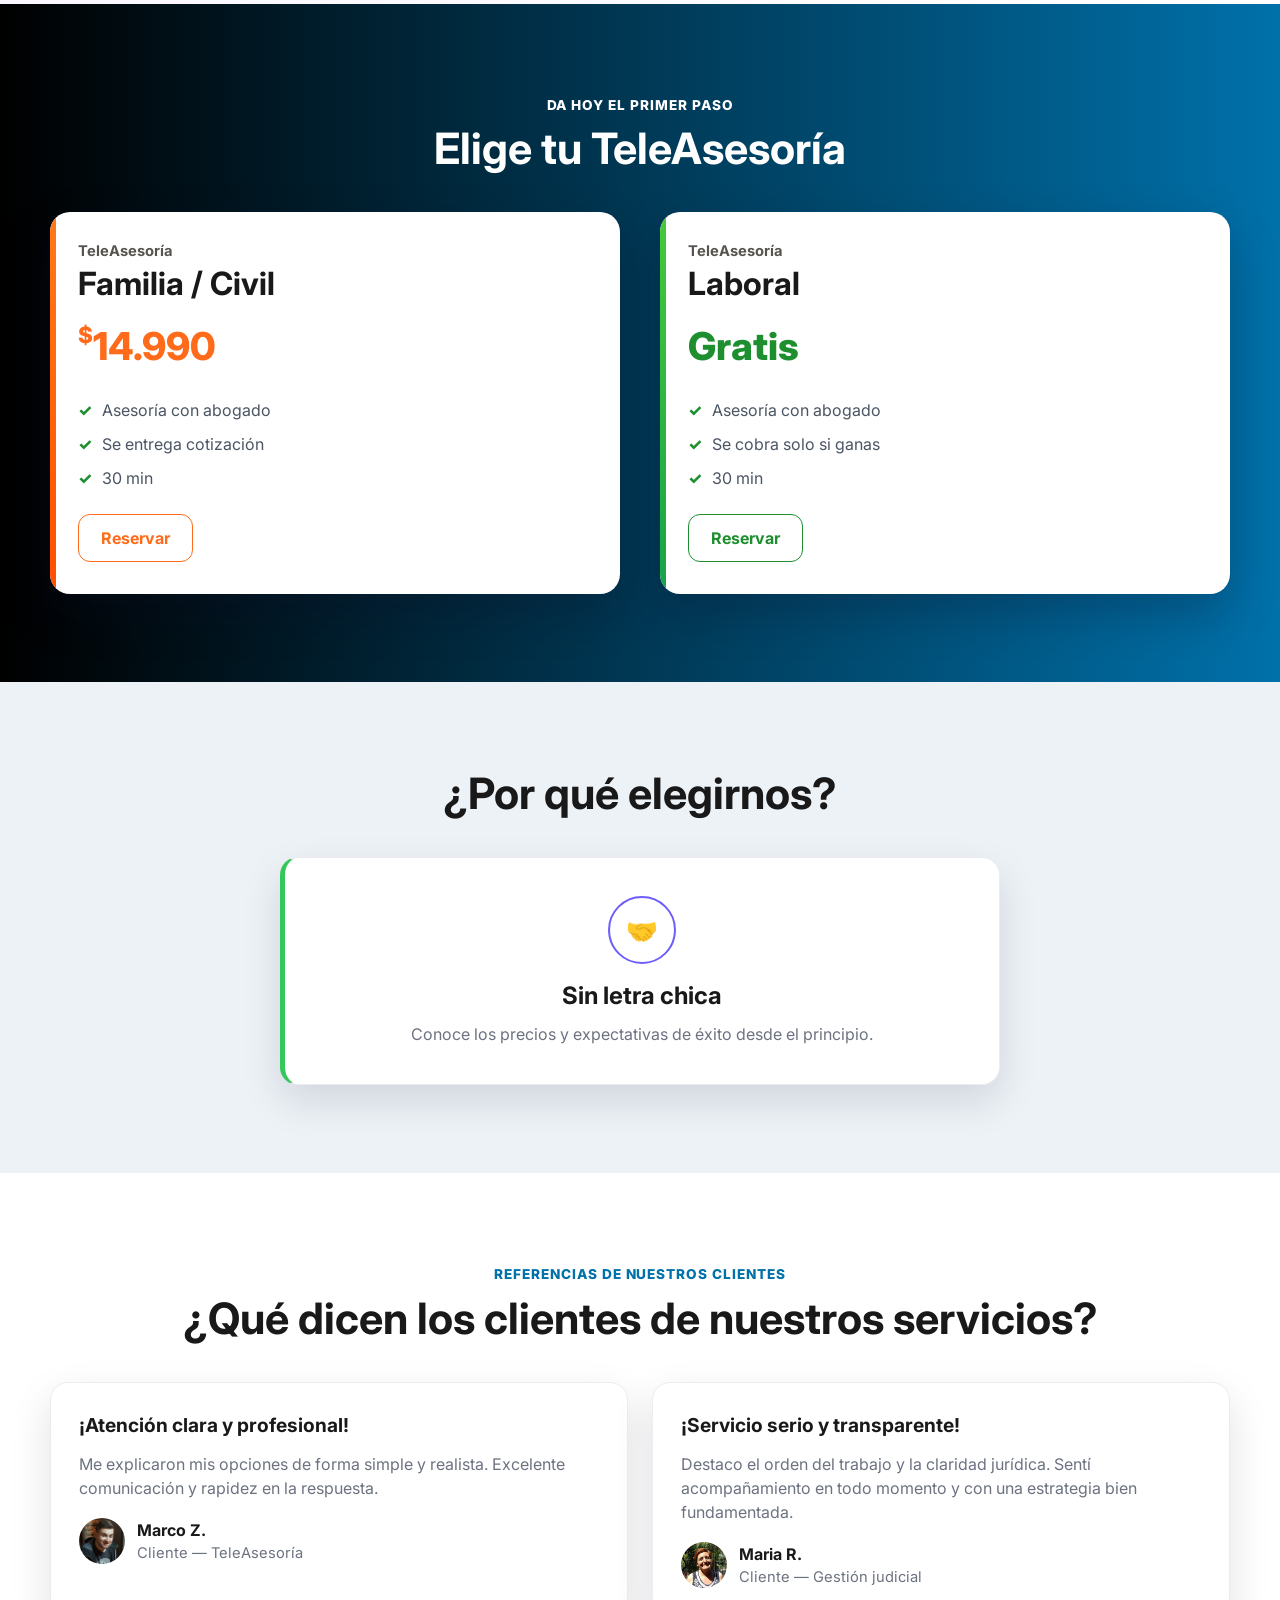
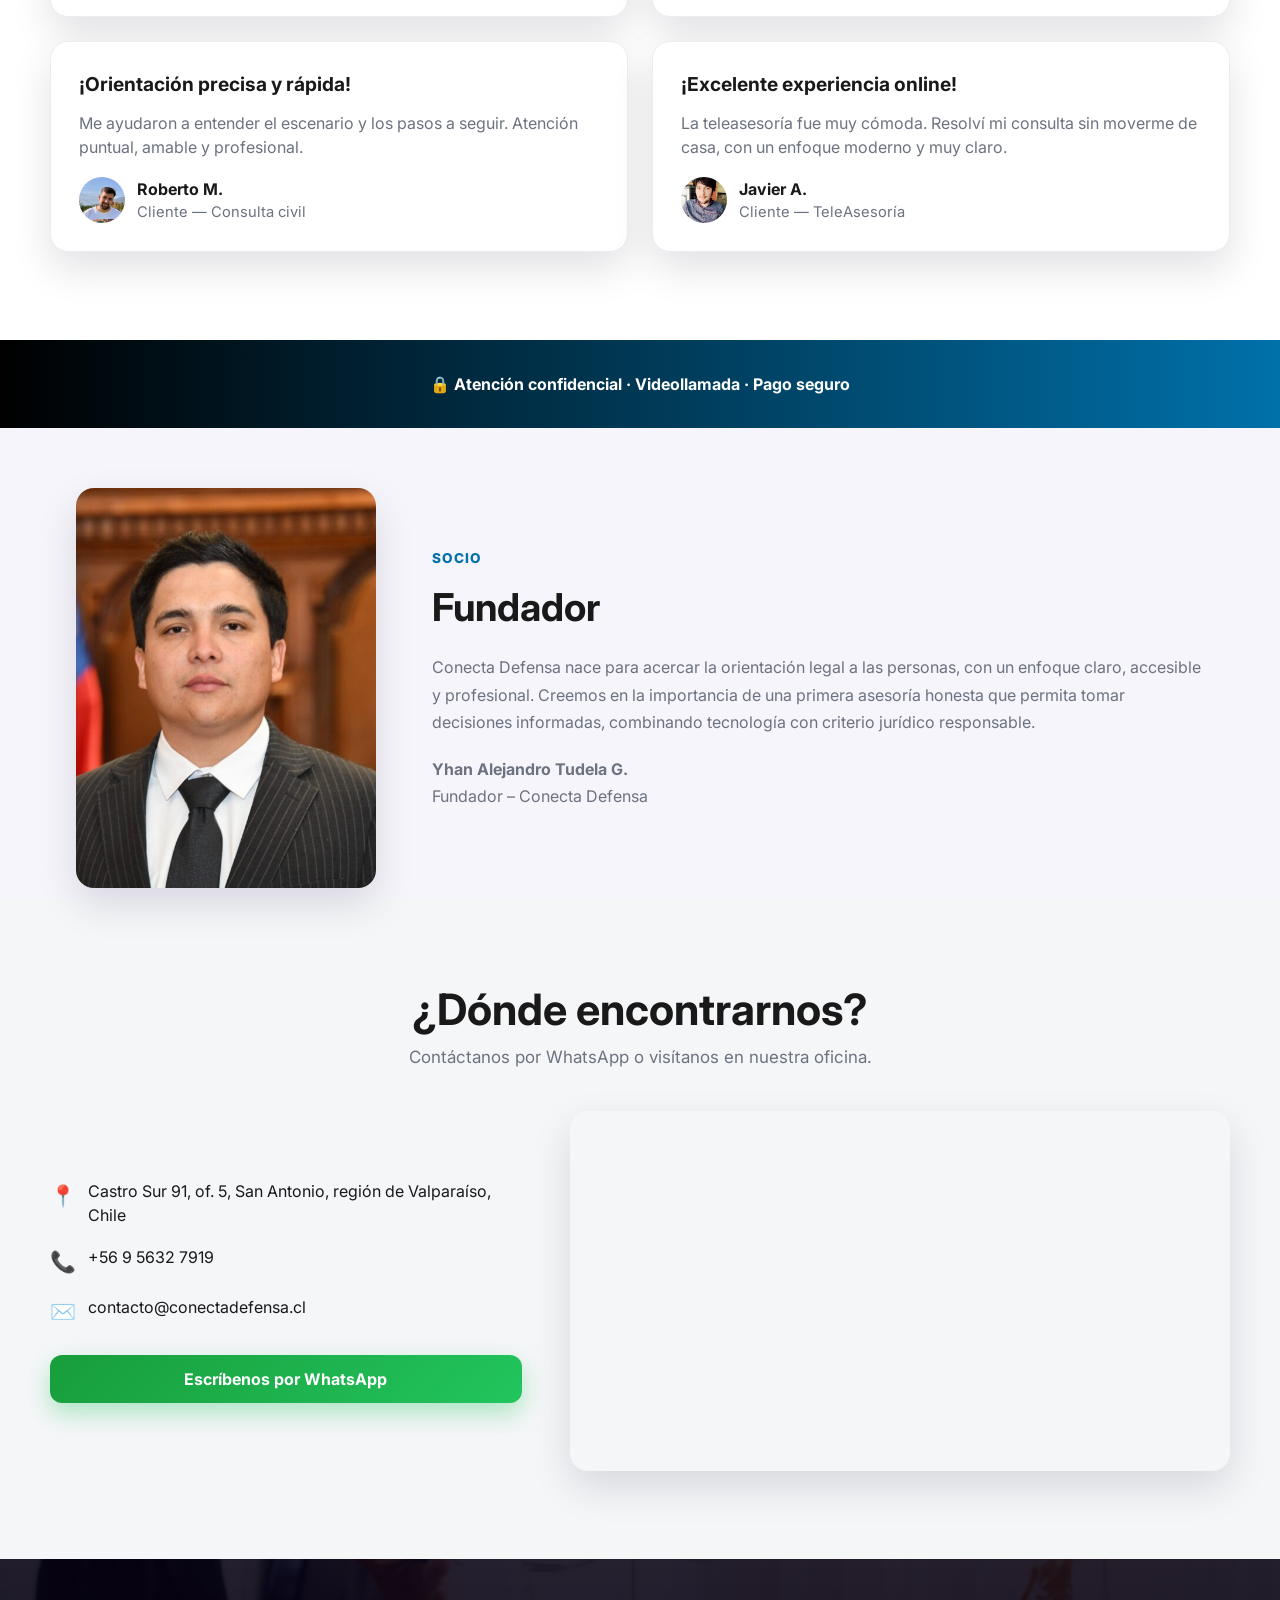
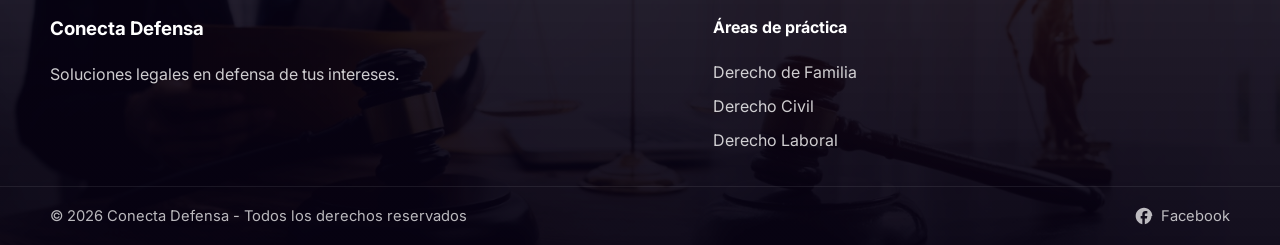
==== commit bedc63ad: "modificaciones finales" ====
--- a/index.html
+++ b/index.html
@@ -14,18 +14,19 @@
     href="https://fonts.googleapis.com/css2?family=Inter:wght@400;500;600;700;800&display=swap"
     rel="stylesheet"
   />
-  <link rel="icon" href="./image/fav.ico" type="image/x-icon" />
-  <link rel="stylesheet" href="./style.css" />
+  <link rel="icon" href="./content/fav.ico" type="image/x-icon" />
+  <link rel="stylesheet" href="./style/style.css" />
 </head>
 <body>
   <header class="site-header">
     <div class="container nav">
       <a href="#" class="logo">
-        <img src="./image/ConectaLogo.png" alt="Conecta Defensa" class="logo-img" />
+        <!--<img src="./content/ConectaLogoBlanco.png" alt="Conecta Defensa" class="logo-img" />-->
+        <img src="./content/ConectaLetrasBlanco.png" alt="" class="logo-letters" />
       </a>
 
       <nav class="menu">
-        <a href="#inicio" class="btn btn-sm btn-outline">Inicio</a>
+        <a href="#inicio" class="btn btn-sm btn-outline active">Inicio</a>
         <a href="./precios.html" class="btn btn-sm btn-outline">Precios y Servicios</a>
         <a href="https://calendly.com/conectadefensa/30min" class="btn btn-sm btn-outline">Contáctanos</a>
       </nav>
@@ -35,7 +36,7 @@
   <main>
     <section class="hero" id="inicio">
     <video class="hero-bg-video" autoplay loop muted playsinline>
-    <source src="./Secuencia01.mp4" type="video/mp4">
+    <source src="./content/Secuencia01.mp4" type="video/mp4">
   </video>
 
   <div class="hero-overlay"></div>
@@ -201,7 +202,7 @@
             <h3>¡Atención clara y profesional!</h3>
             <p>Me explicaron mis opciones de forma simple y realista. Excelente comunicación y rapidez en la respuesta.</p>
             <div class="testimonial-user">
-              <div class="avatar"><img src="./image/testimonio3.png" alt="Marco Z." /></div>
+              <div class="avatar"><img src="./content/testimonio3.png" alt="Marco Z." /></div>
               <div>
                 <strong>Marco Z.</strong>
                 <span>Cliente — TeleAsesoría</span>
@@ -213,7 +214,7 @@
             <h3>¡Servicio serio y transparente!</h3>
             <p>Destaco el orden del trabajo y la claridad jurídica. Sentí acompañamiento en todo momento y con una estrategia bien fundamentada.</p>
             <div class="testimonial-user">
-              <div class="avatar"><img src="./image/testimonio4.png" alt="Maria R." /></div>
+              <div class="avatar"><img src="./content/testimonio4.png" alt="Maria R." /></div>
               <div>
                 <strong>Maria R.</strong>
                 <span>Cliente — Gestión judicial</span>
@@ -225,7 +226,7 @@
             <h3>¡Orientación precisa y rápida!</h3>
             <p>Me ayudaron a entender el escenario y los pasos a seguir. Atención puntual, amable y profesional.</p>
             <div class="testimonial-user">
-              <div class="avatar"><img src="./image/testimonio1.png" alt="Roberto M." /></div>
+              <div class="avatar"><img src="./content/testimonio1.png" alt="Roberto M." /></div>
               <div>
                 <strong>Roberto M.</strong>
                 <span>Cliente — Consulta civil</span>
@@ -237,7 +238,7 @@
             <h3>¡Excelente experiencia online!</h3>
             <p>La teleasesoría fue muy cómoda. Resolví mi consulta sin moverme de casa, con un enfoque moderno y muy claro.</p>
             <div class="testimonial-user">
-              <div class="avatar"><img src="./image/testimonio2.png" alt="Javier A." /></div>
+              <div class="avatar"><img src="./content/testimonio2.png" alt="Javier A." /></div>
               <div>
                 <strong>Javier A.</strong>
                 <span>Cliente — TeleAsesoría</span>
@@ -259,7 +260,7 @@
     <section class="section light padding-socio" id="fundador">
       <div class="container founder-grid">
         <div class="founder-image">
-          <img src="./image/photo.png" alt="Yhan Alejandro Tudela G." />
+          <img src="./content/photo.png" alt="Yhan Alejandro Tudela G." />
         </div>
         <div class="founder-text">
           <span class="tag">Socio</span>
@@ -343,6 +344,6 @@
     </div>
   </footer>
 
-  <script src="./index.js" defer></script>
+  <script src="./js/index.js" defer></script>
 </body>
 </html>
--- a/style/style.css
+++ b/style/style.css
@@ -0,0 +1,1180 @@
+:root {
+  --bg-dark: #0b0320;
+  --bg-darker: #060112;
+  --purple: #0071aa;
+  --purple-2: #0071aa;
+  --purple-3: hsl(218, 100%, 58%);
+  --teal: #0e5d73;
+  --green: #1d8f2f;
+  --green-dark: #167325;
+  --orange: #ff6b1a;
+  --orange-dark: #e75a10;
+  --text: #191919;
+  --muted: #6c7280;
+  --white: #ffffff;
+  --line: #ececf2;
+  --bg-light: #f6f5fb;
+  --bg-soft: #eef2f7;
+  --shadow: 0 16px 40px rgba(12, 12, 31, 0.12);
+  --radius: 18px;
+  --container: 1180px;
+}
+
+* {
+  box-sizing: border-box;
+}
+
+html {
+  scroll-behavior: smooth;
+}
+
+body {
+  margin: 0;
+  font-family: "Inter", sans-serif;
+  color: var(--text);
+  background: #fff;
+  line-height: 1.5;
+}
+
+img {
+  max-width: 100%;
+  display: block;
+}
+
+a {
+  color: inherit;
+  text-decoration: none;
+}
+
+button,
+input,
+textarea {
+  font: inherit;
+}
+
+.container {
+  width: min(calc(100% - 32px), var(--container));
+  margin: 0 auto;
+}
+
+/* HEADER */
+.site-header {
+  position: sticky;
+  top: 0;
+  z-index: 50;
+  background: linear-gradient(180deg, #000000, #0071aa);
+  backdrop-filter: blur(8px);
+  border-bottom: 1px solid rgba(255, 255, 255, 0.06);
+}
+
+.nav {
+  min-height: 90px;
+  display: flex;
+  align-items: center;
+  justify-content: space-between;
+  gap: 24px;
+}
+
+.logo {
+  display: flex;
+  align-items: center;
+  gap: 12px;
+  color: var(--white);
+}
+
+.logo-img {
+  height: 48px;
+  width: auto;
+  display: block;
+  object-fit: contain;
+}
+
+.logo-letters {
+  height: 70px;
+  width: auto;
+  display: block;
+  object-fit: contain;
+}
+
+
+.logo-mark {
+  width: 48px;
+  height: 48px;
+  display: grid;
+  place-items: center;
+  border-radius: 14px;
+  font-weight: 800;
+  background: linear-gradient(135deg, var(--purple-2), var(--purple-3));
+  box-shadow: var(--shadow);
+}
+
+.logo-text {
+  display: flex;
+  flex-direction: column;
+  line-height: 1.1;
+}
+
+.logo-text strong {
+  font-size: 1rem;
+}
+
+.logo-text span {
+  font-size: 0.78rem;
+  color: rgba(255, 255, 255, 0.72);
+}
+
+.menu {
+  display: flex;
+  align-items: center;
+  gap: 24px;
+  color: var(--white);
+}
+
+.menu a {
+  font-weight: 600;
+  font-size: 0.95rem;
+}
+
+/* BUTTONS */
+.btn {
+  display: inline-flex;
+  align-items: center;
+  justify-content: center;
+  min-height: 48px;
+  padding: 0 22px;
+  border-radius: 12px;
+  border: 0;
+  cursor: pointer;
+  font-weight: 700;
+  transition: 0.25s ease;
+}
+
+.btn:hover {
+  transform: translateY(-2px);
+}
+
+.btn-sm {
+  min-height: 40px;
+  padding: 0 16px;
+  font-size: 0.92rem;
+}
+
+.btn-outline {
+  border: 1px solid rgba(255, 255, 255, 0.2);
+}
+
+.btn-outline:hover {
+  background: rgba(255, 255, 255, 0.08);
+}
+
+.btn-primary {
+  color: #fff;
+  background: linear-gradient(135deg, #0071aa, #0071aa);
+  box-shadow: 0 10px 24px rgba(125, 54, 214, 0.35);
+}
+
+.btn-whatsapp {
+  color: #fff;
+  background: linear-gradient(135deg, #189d3b, #22c55e);
+  box-shadow: 0 10px 24px rgba(34, 197, 94, 0.35);
+}
+
+.btn-orange {
+  color: var(--orange);
+  background: transparent;
+  border: 1.5px solid var(--orange);
+}
+
+.btn-orange:hover {
+  background: rgba(255, 107, 26, 0.08);
+  border-color: var(--orange-dark);
+  color: var(--orange-dark);
+}
+
+.btn-green {
+  color: var(--green);
+  background: transparent;
+  border: 1.5px solid var(--green);
+}
+
+.btn-green:hover {
+  background: rgba(29, 143, 47, 0.08);
+  border-color: var(--green-dark);
+  color: var(--green-dark);
+}
+
+.btn-gradient {
+  color: #fff;
+  background: linear-gradient(90deg, #ffb44d, #ff5f6d, #0071aa);
+  box-shadow: 0 12px 24px rgba(217, 70, 239, 0.22);
+}
+
+/* HERO */
+.hero {
+  position: relative;
+  min-height: 680px;
+  display: flex;
+  align-items: center;
+  overflow: hidden;
+  background:
+    linear-gradient(rgba(6, 1, 18, 0.55), rgba(27, 7, 44, 0.8)),
+    url("https://images.unsplash.com/photo-1477959858617-67f85cf4f1df?auto=format&fit=crop&w=1600&q=80")
+      center/cover no-repeat;
+}
+
+.hero-overlay {
+  position: absolute;
+  inset: 0;
+  background:
+    radial-gradient(circle at center, rgba(153, 51, 255, 0.12), transparent 35%),
+    linear-gradient(to bottom, rgba(29, 9, 47, 0.25), rgba(75, 0, 130, 0.28));
+  pointer-events: none;
+}
+
+.hero-content {
+  position: relative;
+  z-index: 2;
+  color: #fff;
+  padding: 80px 0;
+}
+
+.eyebrow {
+  margin: 0 0 10px;
+  text-transform: uppercase;
+  letter-spacing: 0.3em;
+  color: #ff934f;
+  font-size: 0.82rem;
+  font-weight: 700;
+}
+
+.hero h1 {
+  margin: 0;
+  font-size: clamp(2.8rem, 7vw, 4.5rem);
+  line-height: 0.95;
+  letter-spacing: -0.03em;
+}
+
+.hero h2 {
+  margin: 18px 0 8px;
+  font-size: clamp(1.2rem, 2.5vw, 2rem);
+  font-weight: 700;
+}
+
+.hero-copy {
+  margin: 0;
+  font-size: 1.08rem;
+  color: rgba(255, 255, 255, 0.92);
+}
+
+.hero-highlight {
+  margin: 28px 0 0;
+  font-size: 2rem;
+  font-weight: 800;
+  color: #f7ea22;
+}
+
+.hero-actions {
+  display: flex;
+  flex-wrap: wrap;
+  gap: 16px;
+  margin-top: 30px;
+}
+
+/* STATS */
+.stats {
+  background: linear-gradient(90deg, #000000, #0071aa);
+  color: #fff;
+  padding: 20px 0;
+}
+
+.stats-grid {
+  display: grid;
+  grid-template-columns: repeat(3, 1fr);
+  gap: 18px;
+  text-align: center;
+}
+
+.stats-grid article strong {
+  display: block;
+  font-size: 2rem;
+  line-height: 1;
+}
+
+.stats-grid article span {
+  display: block;
+  margin-top: 6px;
+  color: rgba(255, 255, 255, 0.85);
+}
+
+/* SECTIONS */
+.section {
+  padding: 88px 0;
+}
+
+.light {
+  background: var(--bg-light);
+}
+
+.section-head {
+  margin-bottom: 40px;
+}
+
+.section-head.center {
+  text-align: center;
+}
+
+.section-head h2 {
+  margin: 0;
+  font-size: clamp(2rem, 4vw, 2.7rem);
+  line-height: 1.1;
+}
+
+.section-head p {
+  margin: 12px auto 0;
+  max-width: 760px;
+  color: var(--muted);
+  font-size: 1.06rem;
+}
+
+.tag {
+  display: inline-block;
+  margin-bottom: 10px;
+  font-size: 0.85rem;
+  font-weight: 800;
+  color: #0071aa;
+  text-transform: uppercase;
+  letter-spacing: 0.07em;
+}
+
+/* MINI STEP */
+.steps-intro {
+  padding: 44px 0 10px;
+  background: #fff;
+}
+
+.mini-step {
+  text-align: center;
+}
+
+.mini-step-icon {
+  font-size: 2rem;
+}
+
+.mini-step h3 {
+  margin: 8px 0 4px;
+  color: var(--teal);
+  font-size: 1.5rem;
+}
+
+.mini-step p {
+  margin: 0;
+  color: var(--muted);
+}
+
+/* CARD GRIDS */
+.cards-grid {
+  display: grid;
+  gap: 24px;
+}
+
+.cards-grid.three {
+  grid-template-columns: repeat(3, 1fr);
+}
+
+.cards-grid.two {
+  grid-template-columns: repeat(2, 1fr);
+}
+
+.info-card,
+.testimonial-card,
+.reason-card {
+  background: #fff;
+  border: 1px solid var(--line);
+  border-radius: var(--radius);
+  box-shadow: var(--shadow);
+}
+
+.info-card {
+  padding: 30px 24px;
+  text-align: center;
+}
+
+.icon-circle {
+  width: 62px;
+  height: 62px;
+  margin: 0 auto 14px;
+  display: grid;
+  place-items: center;
+  border-radius: 50%;
+  background: radial-gradient(circle at top, #000000, #0071aa);
+  color: #fff;
+  font-size: 1.5rem;
+}
+
+.step-number {
+  display: block;
+  font-weight: 800;
+  color: #3f3f46;
+}
+
+.info-card h3 {
+  margin: 8px 0;
+  font-size: 1.15rem;
+}
+
+.info-card p {
+  margin: 0;
+  color: var(--muted);
+}
+
+/* CAROUSEL */
+.carousel {
+  position: relative;
+}
+
+.carousel-inner {
+  display: flex;
+  align-items: center;
+  gap: 12px;
+}
+
+.carousel-track-wrapper {
+  flex: 1;
+  min-width: 0;
+  overflow: hidden;
+  position: relative;
+}
+
+/* Degradado lateral — solo carrusel proceso */
+#proceso-carousel .carousel-track-wrapper::before,
+#proceso-carousel .carousel-track-wrapper::after {
+  content: '';
+  position: absolute;
+  top: 0;
+  bottom: 0;
+  width: 18%;
+  z-index: 2;
+  pointer-events: none;
+}
+
+#proceso-carousel .carousel-track-wrapper::before {
+  left: 0;
+  background: linear-gradient(to right, #f6f5fb 30%, transparent);
+}
+
+#proceso-carousel .carousel-track-wrapper::after {
+  right: 0;
+  background: linear-gradient(to left, #f6f5fb 30%, transparent);
+}
+
+.carousel-track {
+  display: flex;
+  transition: transform 0.45s cubic-bezier(0.4, 0, 0.2, 1);
+}
+
+#proceso-carousel .carousel-track {
+  gap: 4%;
+}
+
+#proceso-carousel .carousel-slide {
+  min-width: 68%;
+  flex-shrink: 0;
+  opacity: 0.4;
+  transform: scale(0.96);
+  transition: opacity 0.45s ease, transform 0.45s ease;
+}
+
+#proceso-carousel .carousel-slide.active {
+  opacity: 1;
+  transform: scale(1);
+}
+
+
+.carousel-btn {
+  flex-shrink: 0;
+  width: 40px;
+  height: 40px;
+  background: #fff;
+  border: none;
+  border-radius: 50%;
+  font-size: 1.1rem;
+  font-weight: 700;
+  cursor: pointer;
+  box-shadow: 0 4px 14px rgba(12, 12, 31, 0.14);
+  color: var(--text);
+  transition: background 0.2s, color 0.2s, transform 0.2s;
+  z-index: 3;
+}
+
+.carousel-btn:hover {
+  background: var(--purple);
+  color: #fff;
+  transform: scale(1.08);
+}
+
+.carousel-dots {
+  display: flex;
+  justify-content: center;
+  gap: 8px;
+  margin-top: 20px;
+  margin-bottom: 10px;
+}
+
+.carousel-dot {
+  width: 10px;
+  height: 10px;
+  border-radius: 50%;
+  border: none;
+  background: var(--line);
+  cursor: pointer;
+  padding: 0;
+  transition: background 0.2s, transform 0.2s;
+}
+
+.carousel-dot.active {
+  background: var(--purple);
+  transform: scale(1.3);
+}
+
+/* BAND MESSAGE */
+.band-message {
+  padding: 34px 0;
+  background: linear-gradient(90deg, #fbf7ff, #ffffff);
+}
+
+.band-message h2 {
+  margin: 0 auto;
+  max-width: 920px;
+  text-align: center;
+  color: #0071aa;
+  font-size: clamp(1.8rem, 4vw, 2.5rem);
+  line-height: 1.15;
+}
+
+/* PRICING */
+.pricing {
+  background: linear-gradient(90deg, #000000, #0071aa);
+}
+
+.pricing .section-head h2,
+.pricing .section-head .tag {
+  color: #fff;
+}
+
+.pricing-grid {
+  display: grid;
+  grid-template-columns: repeat(2, 1fr);
+  gap: 40px;
+  align-items: start;
+}
+
+.price-card {
+  background: #fff;
+  border-radius: 20px;
+  padding: 28px 28px 32px;
+  position: relative;
+  overflow: hidden;
+  box-shadow: 0 20px 45px rgba(13, 12, 34, 0.26);
+  min-height: 360px;
+}
+
+.price-card::before {
+  content: "";
+  position: absolute;
+  inset: 0 auto 0 0;
+  width: 6px;
+  border-radius: 20px 0 0 20px;
+}
+
+.accent-orange::before {
+  background: linear-gradient(180deg, #ff7a18, #ff4e00);
+}
+
+.accent-green::before {
+  background: linear-gradient(180deg, #46c93a, #17a34a);
+}
+
+.plan-label {
+  margin: 0 0 4px;
+  font-size: 0.92rem;
+  font-weight: 700;
+  color: #57534e;
+}
+
+.price-card h3 {
+  margin: 0;
+  font-size: 2rem;
+  line-height: 1.05;
+}
+
+.price {
+  margin: 18px 0 22px;
+  font-size: 2.4rem;
+  font-weight: 800;
+  color: var(--orange);
+}
+
+.price.free {
+  color: var(--green);
+}
+
+.currency {
+  font-size: 1.4rem;
+  vertical-align: top;
+}
+
+.price-card ul {
+  margin: 0 0 24px;
+  padding: 0;
+  list-style: none;
+}
+
+.price-card li {
+  position: relative;
+  padding-left: 24px;
+  margin-bottom: 10px;
+  color: #4b5563;
+}
+
+.price-card li::before {
+  content: "✓";
+  position: absolute;
+  left: 0;
+  top: 0;
+  color: var(--green);
+  font-weight: 800;
+}
+
+/* REASONS */
+.reasons {
+  background: #edf2f7;
+}
+
+.reason-card {
+  max-width: 720px;
+  margin: 0 auto;
+  text-align: center;
+  padding: 38px 24px;
+  border-left: 5px solid #34c759;
+}
+
+.reason-icon {
+  width: 68px;
+  height: 68px;
+  margin: 0 auto 14px;
+  display: grid;
+  place-items: center;
+  border-radius: 50%;
+  border: 2px solid #6d5dfc;
+  color: #6d5dfc;
+  font-size: 1.6rem;
+}
+
+.reason-card h3 {
+  margin: 0 0 8px;
+  font-size: 1.5rem;
+}
+
+.reason-card p {
+  margin: 0;
+  color: var(--muted);
+}
+
+/* TESTIMONIALS */
+.testimonials {
+  background: #fff;
+}
+
+.testimonial-card {
+  padding: 28px;
+}
+
+.testimonial-card h3 {
+  margin: 0 0 12px;
+  font-size: 1.2rem;
+}
+
+.testimonial-card p {
+  margin: 0 0 18px;
+  color: var(--muted);
+}
+
+.testimonial-user {
+  display: flex;
+  align-items: center;
+  gap: 12px;
+}
+
+.avatar {
+  width: 46px;
+  height: 46px;
+  display: grid;
+  place-items: center;
+  border-radius: 50%;
+  background: linear-gradient(135deg, #7c3aed, #f97316);
+  color: #fff;
+  font-weight: 800;
+  overflow: hidden;
+  flex-shrink: 0;
+}
+
+.avatar img {
+  width: 100%;
+  height: 100%;
+  object-fit: cover;
+  display: block;
+}
+
+.testimonial-user span {
+  display: block;
+  color: var(--muted);
+  font-size: 0.92rem;
+}
+
+/* SECURITY BAND */
+.security-band {
+  background: linear-gradient(90deg, #000000, #0071aa);
+  color: #fff;
+  padding: 16px 0;
+  text-align: center;
+  font-weight: 700;
+}
+
+/* CONTACT */
+.contact {
+  background: #f5f6f8;
+}
+
+.contact-grid {
+  display: grid;
+  grid-template-columns: 1fr 1.4fr;
+  gap: 48px;
+  align-items: stretch;
+}
+
+.contact-info {
+  display: flex;
+  flex-direction: column;
+  gap: 28px;
+  justify-content: center;
+}
+
+.contact-list {
+  list-style: none;
+  padding: 0;
+  margin: 0;
+  display: flex;
+  flex-direction: column;
+  gap: 18px;
+}
+
+.contact-list li {
+  display: flex;
+  align-items: flex-start;
+  gap: 12px;
+  font-size: 1rem;
+  color: var(--text);
+  line-height: 1.5;
+}
+
+.contact-icon {
+  font-size: 1.3rem;
+  flex-shrink: 0;
+  margin-top: 1px;
+}
+
+.contact-map {
+  border-radius: var(--radius);
+  overflow: hidden;
+  min-height: 360px;
+  box-shadow: var(--shadow);
+}
+
+.contact-map iframe {
+  display: block;
+  width: 100%;
+  height: 100%;
+  min-height: 360px;
+  border: 0;
+}
+
+/* FOOTER */
+.site-footer {
+  color: #fff;
+  background:
+    linear-gradient(rgba(7, 2, 18, 0.88), rgba(7, 2, 18, 0.94)),
+    url("../content/footerImage.jpg") center/cover no-repeat;
+}
+
+.footer-grid {
+  display: grid;
+  grid-template-columns: 1.1fr 0.9fr;
+  gap: 32px;
+  padding: 56px 0 34px;
+}
+
+.site-footer h3,
+.site-footer h4 {
+  margin-top: 0;
+}
+
+.site-footer p,
+.site-footer li {
+  color: rgba(255, 255, 255, 0.8);
+}
+
+.site-footer ul {
+  list-style: none;
+  padding: 0;
+  margin: 0;
+}
+
+.site-footer li + li {
+  margin-top: 10px;
+}
+
+.footer-bottom {
+  border-top: 1px solid rgba(255, 255, 255, 0.08);
+  padding: 18px 0;
+}
+
+.footer-bottom-inner {
+  display: flex;
+  align-items: center;
+  justify-content: space-between;
+  gap: 16px;
+  flex-wrap: wrap;
+}
+
+.footer-bottom p {
+  margin: 0;
+  color: rgba(255, 255, 255, 0.72);
+  font-size: 0.92rem;
+}
+
+.footer-social a {
+  display: flex;
+  align-items: center;
+  gap: 7px;
+  color: rgba(255, 255, 255, 0.72);
+  font-size: 0.92rem;
+  transition: color 0.2s;
+}
+
+.footer-social a:hover {
+  color: #fff;
+}
+
+/* FUNDADOR */
+.founder-grid {
+  display: grid;
+  grid-template-columns: 300px 1fr;
+  gap: 56px;
+  align-items: center;
+}
+
+.founder-image img {
+  width: 100%;
+  border-radius: var(--radius);
+  box-shadow: var(--shadow);
+  object-fit: cover;
+  aspect-ratio: 3/4;
+}
+
+.founder-text .tag {
+  display: inline-block;
+  margin-bottom: 10px;
+}
+
+.founder-text h2 {
+  margin: 0 0 18px;
+  font-size: clamp(1.8rem, 3.5vw, 2.4rem);
+}
+
+.founder-text p {
+  color: var(--muted);
+  line-height: 1.7;
+  margin: 0 0 20px;
+}
+
+.founder-name {
+  font-weight: 700;
+  color: var(--text);
+  font-size: 1rem;
+}
+
+.founder-name span {
+  font-weight: 400;
+  color: var(--muted);
+}
+
+/* PRICING PAGE */
+.pricing-hero {
+  background:
+    linear-gradient(rgba(7, 2, 18, 0.78), rgba(7, 2, 18, 0.85)),
+    url("https://images.unsplash.com/photo-1589829545856-d10d557cf95f?auto=format&fit=crop&w=1600&q=80")
+      center/cover no-repeat;
+  padding: 90px 0 80px;
+  color: #fff;
+}
+
+.pricing-hero-content {
+  text-align: center;
+}
+
+.pricing-hero-content .tag {
+  margin-bottom: 16px;
+}
+
+.pricing-hero h1 {
+  margin: 12px 0 14px;
+  font-size: clamp(2rem, 4.5vw, 3rem);
+  color: #fff;
+}
+
+.pricing-hero p {
+  margin: 0;
+  color: rgba(255, 255, 255, 0.75);
+  font-size: 1.1rem;
+}
+
+.price-table-card {
+  background: #fff;
+  border-radius: var(--radius);
+  box-shadow: var(--shadow);
+  overflow: hidden;
+  max-width: 820px;
+  margin: 0 auto;
+}
+
+.price-table {
+  list-style: none;
+  padding: 0;
+  margin: 0;
+}
+
+.price-table li {
+  display: flex;
+  align-items: center;
+  gap: 14px;
+  padding: 16px 28px;
+  border-bottom: 1px solid var(--line);
+}
+
+.price-table li:last-child {
+  border-bottom: none;
+}
+
+.price-table li:nth-child(even) {
+  background: var(--bg-light);
+}
+
+.pt-check {
+  color: var(--purple);
+  font-weight: 700;
+  font-size: 1.2rem;
+  flex-shrink: 0;
+  line-height: 1;
+}
+
+.pt-name {
+  flex: 1;
+  font-size: 0.97rem;
+  color: var(--text);
+}
+
+.pt-price {
+  font-weight: 700;
+  color: var(--purple);
+  font-size: 0.95rem;
+  white-space: nowrap;
+}
+
+.menu a.active {
+  color: var(--purple);
+  font-weight: 600;
+}
+
+.pricing-cols {
+  display: grid;
+  grid-template-columns: repeat(3, 1fr);
+  gap: 24px;
+  align-items: start;
+}
+
+.pricing-col {
+  background: #fff;
+  border-radius: var(--radius);
+  box-shadow: var(--shadow);
+  overflow: hidden;
+}
+
+.pricing-col-head {
+  background: var(--purple);
+  color: #fff;
+  padding: 22px 20px 18px;
+  text-align: center;
+}
+
+.pricing-col-icon {
+  display: block;
+  font-size: 2rem;
+  margin-bottom: 8px;
+}
+
+.pricing-col-head h2 {
+  margin: 0;
+  font-size: 1.15rem;
+  color: #fff;
+}
+
+.pricing-col .price-table li {
+  padding: 13px 18px;
+  flex-wrap: wrap;
+  gap: 6px;
+}
+
+.pricing-col .pt-price {
+  width: 100%;
+  padding-left: 22px;
+  font-size: 0.88rem;
+  color: var(--purple);
+}
+
+/* RESPONSIVE */
+@media (max-width: 1024px) {
+  .cards-grid.three,
+  .pricing-grid,
+  .contact-grid,
+  .footer-grid,
+  .founder-grid,
+  .pricing-cols {
+    grid-template-columns: 1fr;
+  }
+
+  .founder-grid {
+    gap: 32px;
+    text-align: center;
+  }
+
+  .founder-image {
+    max-width: 260px;
+    margin: 0 auto;
+  }
+
+  .founder-image img {
+    aspect-ratio: 1/1;
+  }
+
+  .founder-text .tag {
+    display: inline-block;
+  }
+
+  .cards-grid.two {
+    grid-template-columns: 1fr;
+  }
+
+  .hero {
+    min-height: 600px;
+  }
+}
+
+@media (max-width: 820px) {
+  .nav {
+    flex-direction: column;
+    justify-content: center;
+    padding: 16px 0;
+  }
+
+  .menu {
+    flex-wrap: wrap;
+    justify-content: center;
+    gap: 14px;
+  }
+
+  .stats-grid {
+    grid-template-columns: 1fr;
+    gap: 14px;
+  }
+
+  .hero-actions {
+    flex-direction: column;
+    align-items: flex-start;
+  }
+
+  .hero-highlight {
+    font-size: 1.5rem;
+  }
+
+  .section {
+    padding: 68px 0;
+  }
+}
+
+@media (max-width: 540px) {
+  .container {
+    width: min(calc(100% - 24px), var(--container));
+  }
+
+  .hero-content {
+    padding: 64px 0;
+  }
+
+  .hero h1 {
+    font-size: 2.5rem;
+  }
+
+  .hero h2 {
+    font-size: 1.1rem;
+  }
+
+  .btn {
+    width: 100%;
+  }
+
+  .price-card,
+  .contact-form,
+  .info-card,
+  .testimonial-card,
+  .reason-card {
+    border-radius: 16px;
+  }
+}
+
+.hero {
+  position: relative;
+  min-height: 680px;
+  display: flex;
+  align-items: center;
+  overflow: hidden;
+  background: #0b0320;
+}
+
+.hero-bg-video {
+  position: absolute;
+  inset: 0;
+  width: 100%;
+  height: 100%;
+  object-fit: cover;
+  z-index: 0;
+}
+
+.hero-overlay {
+  position: absolute;
+  inset: 0;
+  z-index: 1;
+  background:
+    linear-gradient(rgba(6, 1, 18, 0.45), rgba(27, 7, 44, 0.72)),
+    linear-gradient(90deg, rgba(11, 3, 32, 0.55), rgba(11, 3, 32, 0.2));
+}
+
+.hero-content {
+  position: relative;
+  z-index: 2;
+  color: #fff;
+  padding: 80px 0;
+}
+
+.padding-socio {
+  padding: 60px 60px 10px;
+}
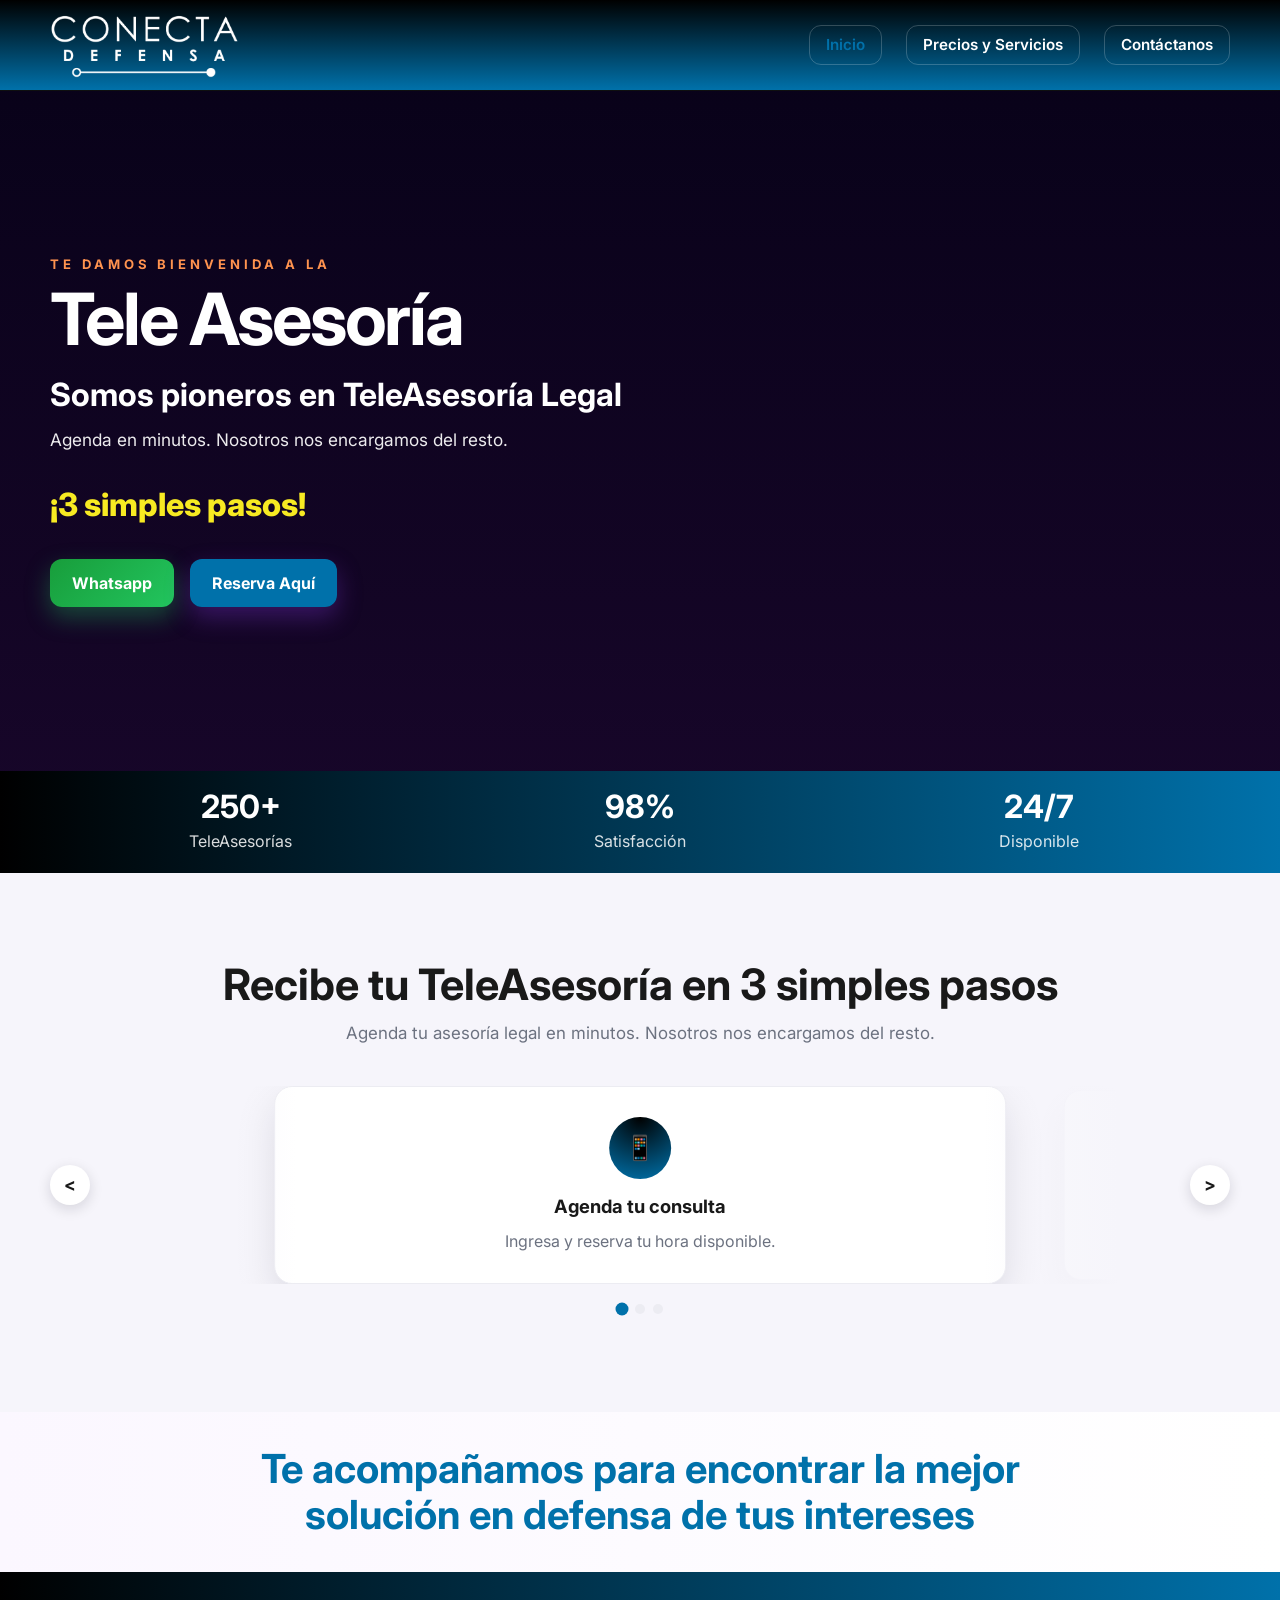
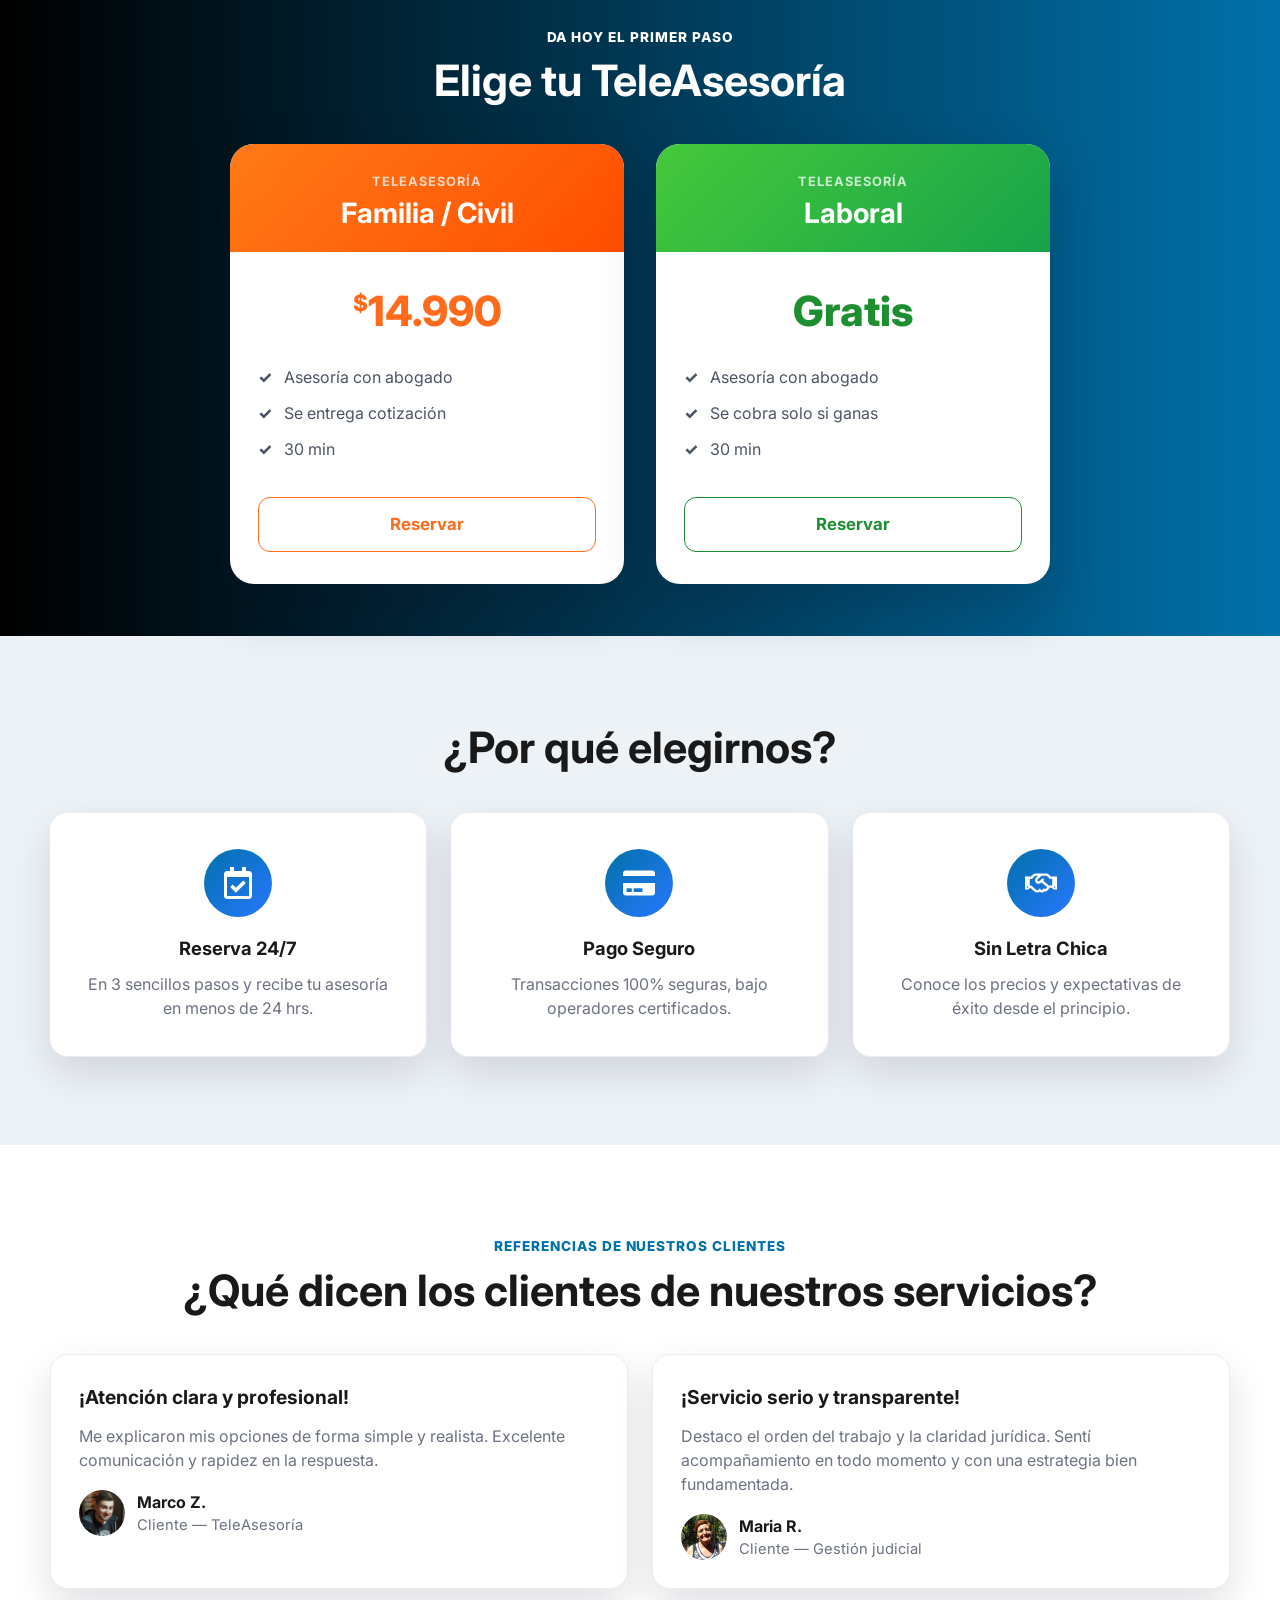
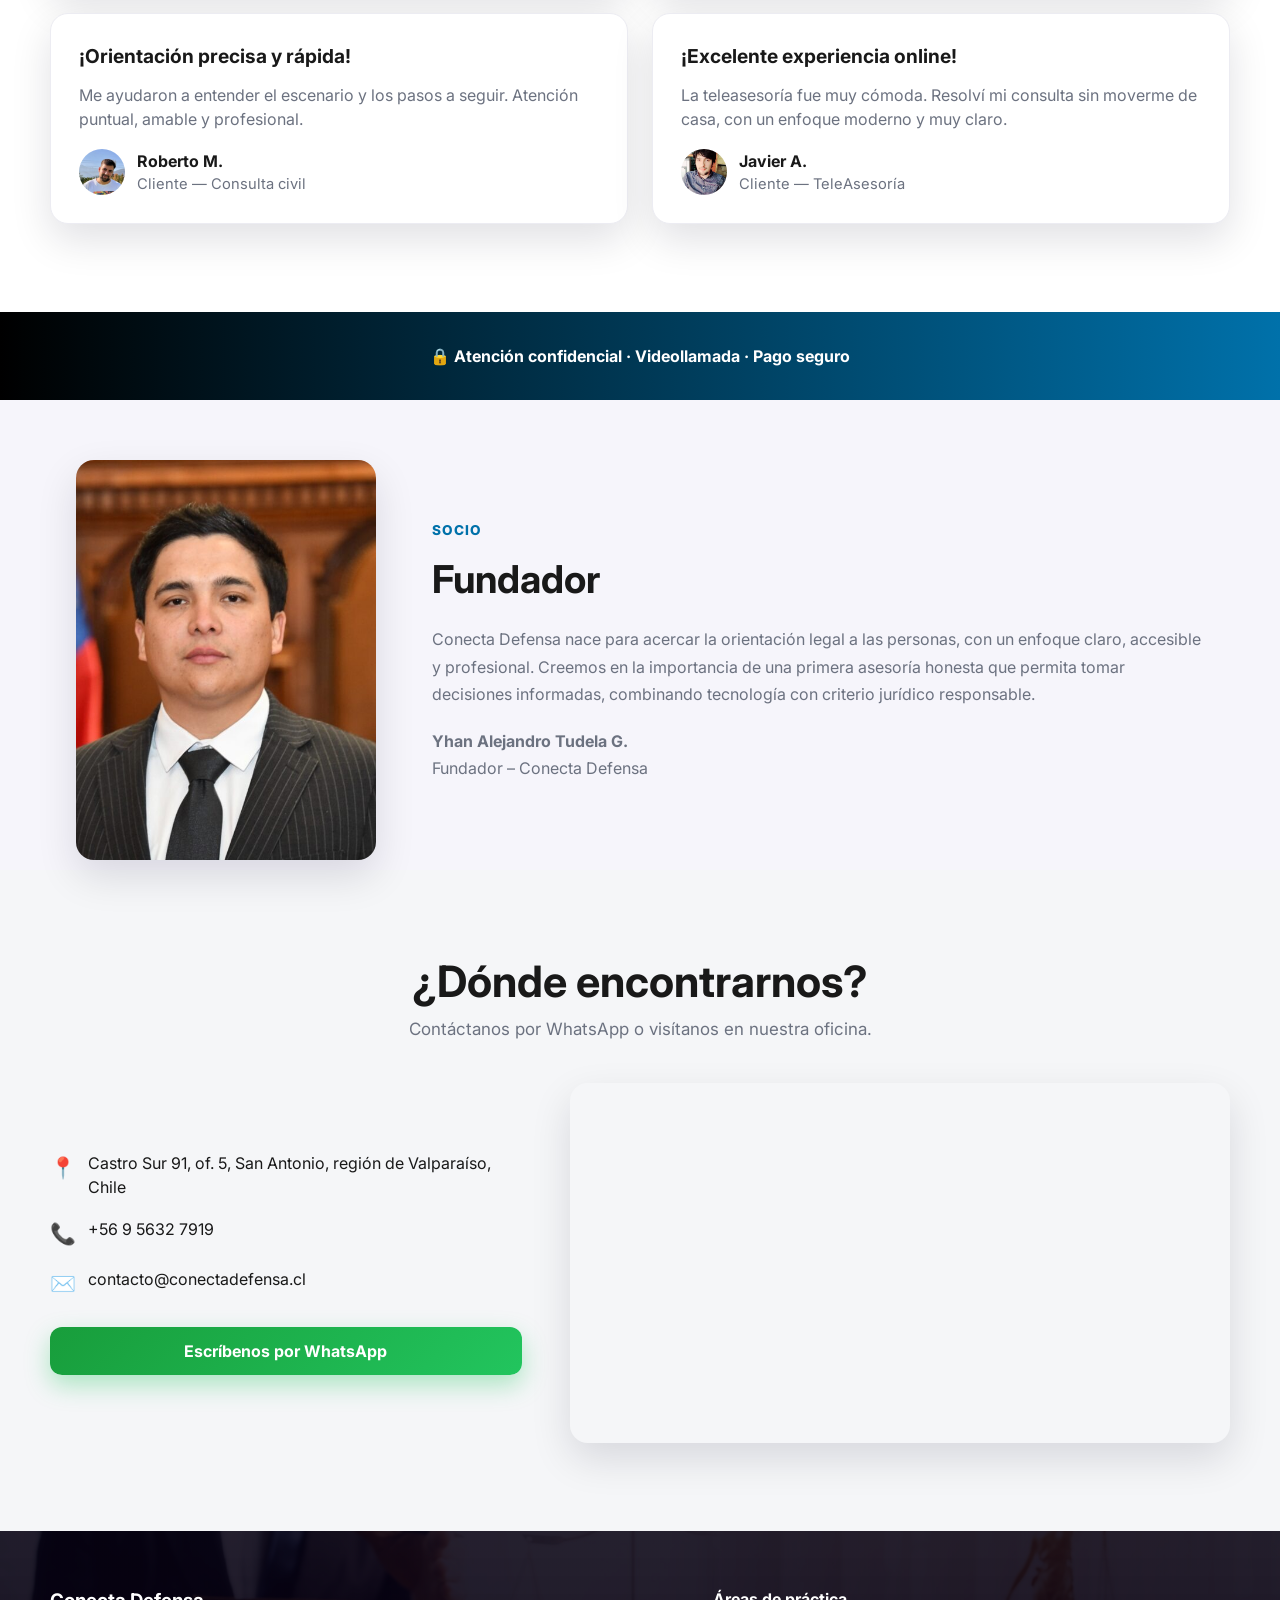
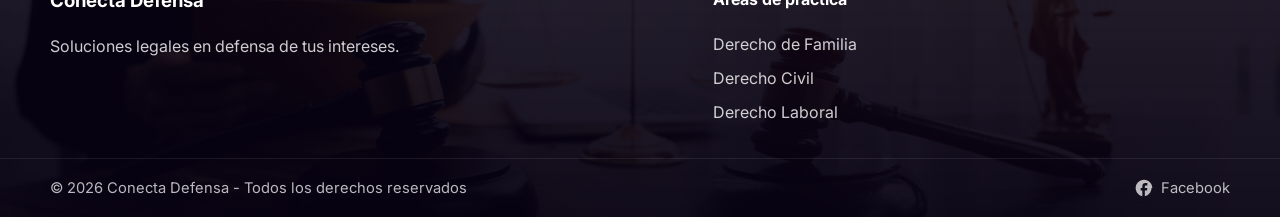
==== commit f06d0583: "Se agrega contenido bonito" ====
--- a/index.html
+++ b/index.html
@@ -93,21 +93,18 @@
               <div class="carousel-track">
                 <article class="info-card carousel-slide active">
                   <div class="icon-circle">📱</div>
-                  <span class="step-number">1</span>
                   <h3>Agenda tu consulta</h3>
                   <p>Ingresa y reserva tu hora disponible.</p>
                 </article>
 
                 <article class="info-card carousel-slide">
                   <div class="icon-circle">🔗</div>
-                  <span class="step-number">2</span>
                   <h3>Conéctate en línea</h3>
                   <p>Conéctate al link que te enviaremos.</p>
                 </article>
 
                 <article class="info-card carousel-slide">
                   <div class="icon-circle">🚀</div>
-                  <span class="step-number">3</span>
                   <h3>Recibe tu asesoría</h3>
                   <p>Tu solución legal en minutos, estés donde estés.</p>
                 </article>
@@ -144,29 +141,37 @@
 
         <div class="pricing-grid">
           <article class="price-card accent-orange">
-            <p class="plan-label">TeleAsesoría</p>
-            <h3>Familia / Civil</h3>
-            <div class="price">
-              <span class="currency">$</span>14.990
-            </div>
-            <ul>
-              <li>Asesoría con abogado</li>
-              <li>Se entrega cotización</li>
-              <li>30 min</li>
-            </ul>
-            <a href="https://calendly.com/conectadefensa/30min" class="btn btn-orange">Reservar</a>
+            <div class="price-card-header">
+              <p class="plan-label">TeleAsesoría</p>
+              <h3>Familia / Civil</h3>
+            </div>
+            <div class="price-card-body">
+              <div class="price">
+                <span class="currency">$</span>14.990
+              </div>
+              <ul>
+                <li>Asesoría con abogado</li>
+                <li>Se entrega cotización</li>
+                <li>30 min</li>
+              </ul>
+              <a href="https://calendly.com/conectadefensa/30min" class="btn btn-orange btn-block">Reservar</a>
+            </div>
           </article>
 
           <article class="price-card accent-green">
-            <p class="plan-label">TeleAsesoría</p>
-            <h3>Laboral</h3>
-            <div class="price free">Gratis</div>
-            <ul>
-              <li>Asesoría con abogado</li>
-              <li>Se cobra solo si ganas</li>
-              <li>30 min</li>
-            </ul>
-            <a href="https://calendly.com/conectadefensa/30min" class="btn btn-green">Reservar</a>
+            <div class="price-card-header">
+              <p class="plan-label">TeleAsesoría</p>
+              <h3>Laboral</h3>
+            </div>
+            <div class="price-card-body">
+              <div class="price free">Gratis</div>
+              <ul>
+                <li>Asesoría con abogado</li>
+                <li>Se cobra solo si ganas</li>
+                <li>30 min</li>
+              </ul>
+              <a href="https://calendly.com/conectadefensa/30min" class="btn btn-green btn-block">Reservar</a>
+            </div>
           </article>
         </div>
       </div>
@@ -179,12 +184,32 @@
           <h2>¿Por qué elegirnos?</h2>
         </div>
 
-        <div class="reason-card">
-          <div class="reason-icon">🤝</div>
-          <h3>Sin letra chica</h3>
-          <p>
-            Conoce los precios y expectativas de éxito desde el principio.
-          </p>
+        <div class="reasons-grid">
+
+          <div class="reason-card">
+            <div class="reason-icon">
+              <svg aria-hidden="true" viewBox="0 0 448 512" xmlns="http://www.w3.org/2000/svg"><path d="M400 64h-48V12c0-6.627-5.373-12-12-12h-40c-6.627 0-12 5.373-12 12v52H160V12c0-6.627-5.373-12-12-12h-40c-6.627 0-12 5.373-12 12v52H48C21.49 64 0 85.49 0 112v352c0 26.51 21.49 48 48 48h352c26.51 0 48-21.49 48-48V112c0-26.51-21.49-48-48-48zm-6 400H54a6 6 0 0 1-6-6V160h352v298a6 6 0 0 1-6 6zm-52.849-200.65L198.842 404.519c-4.705 4.667-12.303 4.637-16.971-.068l-75.091-75.699c-4.667-4.705-4.637-12.303.068-16.971l22.719-22.536c4.705-4.667 12.303-4.637 16.97.069l44.104 44.461 111.072-110.181c4.705-4.667 12.303-4.637 16.971.068l22.536 22.718c4.667 4.705 4.636 12.303-.069 16.97z"/></svg>
+            </div>
+            <h3>Reserva 24/7</h3>
+            <p>En 3 sencillos pasos y recibe tu asesoría en menos de 24 hrs.</p>
+          </div>
+
+          <div class="reason-card">
+            <div class="reason-icon">
+              <svg aria-hidden="true" viewBox="0 0 576 512" xmlns="http://www.w3.org/2000/svg"><path d="M0 432c0 26.5 21.5 48 48 48h480c26.5 0 48-21.5 48-48V256H0v176zm192-68c0-6.6 5.4-12 12-12h136c6.6 0 12 5.4 12 12v40c0 6.6-5.4 12-12 12H204c-6.6 0-12-5.4-12-12v-40zm-128 0c0-6.6 5.4-12 12-12h72c6.6 0 12 5.4 12 12v40c0 6.6-5.4 12-12 12H76c-6.6 0-12-5.4-12-12v-40zM576 80v48H0V80c0-26.5 21.5-48 48-48h480c26.5 0 48 21.5 48 48z"/></svg>
+            </div>
+            <h3>Pago Seguro</h3>
+            <p>Transacciones 100% seguras, bajo operadores certificados.</p>
+          </div>
+
+          <div class="reason-card">
+            <div class="reason-icon">
+              <svg aria-hidden="true" viewBox="0 0 640 512" xmlns="http://www.w3.org/2000/svg"><path d="M519.2 127.9l-47.6-47.6A56.252 56.252 0 0 0 432 64H205.2c-14.8 0-29.1 5.9-39.6 16.3L118 127.9H0v255.7h64c17.6 0 31.8-14.2 31.9-31.7h9.1l84.6 76.4c30.9 25.1 73.8 25.7 105.6 3.8 12.5 10.8 26 15.9 41.1 15.9 18.2 0 35.3-7.4 48.8-24 22.1 8.7 48.2 2.6 64-16.8l26.2-32.3c5.6-6.9 9.1-14.8 10.9-23h57.9c.1 17.5 14.4 31.7 31.9 31.7h64V127.9H519.2zM48 351.6c-8.8 0-16-7.2-16-16s7.2-16 16-16 16 7.2 16 16c0 8.9-7.2 16-16 16zm390-6.9l-26.1 32.2c-2.8 3.4-7.8 4-11.3 1.2l-23.9-19.4-30 36.5c-6 7.3-15 4.8-18 2.4l-36.8-31.5-15.6 19.2c-13.9 17.1-39.2 19.7-55.3 6.6l-97.3-88H96V175.8h41.9l61.7-61.6c2-.8 3.7-1.5 5.7-2.3H262l-38.7 35.5c-29.4 26.9-31.1 72.3-4.4 101.3 14.8 16.2 61.2 41.2 101.5 4.4l8.2-7.5 108.2 87.8c3.4 2.8 3.9 7.9 1.2 11.3zm106-40.8h-69.2c-2.3-2.8-4.9-5.4-7.7-7.7l-102.7-83.4 12.5-11.4c6.5-6 7-16.1 1-22.6L367 167.1c-6-6.5-16.1-6.9-22.6-1l-55.2 50.6c-9.5 8.7-25.7 9.4-34.6 0-9.3-9.9-8.5-25.1 1.2-33.9l65.6-60.1c7.4-6.8 17-10.5 27-10.5l83.7-.2c2.1 0 4.1.8 5.5 2.3l61.7 61.6H544v128zm48 47.7c-8.8 0-16-7.2-16-16s7.2-16 16-16 16 7.2 16 16c0 8.9-7.2 16-16 16z"/></svg>
+            </div>
+            <h3>Sin Letra Chica</h3>
+            <p>Conoce los precios y expectativas de éxito desde el principio.</p>
+          </div>
+
         </div>
       </div>
     </section>
--- a/style/style.css
+++ b/style/style.css
@@ -554,6 +554,7 @@
 /* PRICING */
 .pricing {
   background: linear-gradient(90deg, #000000, #0071aa);
+  padding: 52px 0;
 }
 
 .pricing .section-head h2,
@@ -564,53 +565,62 @@
 .pricing-grid {
   display: grid;
   grid-template-columns: repeat(2, 1fr);
-  gap: 40px;
-  align-items: start;
+  gap: 32px;
+  align-items: stretch;
+  max-width: 820px;
+  margin: 0 auto;
 }
 
 .price-card {
   background: #fff;
-  border-radius: 20px;
+  border-radius: 24px;
+  overflow: hidden;
+  box-shadow: 0 24px 56px rgba(13, 12, 34, 0.22);
+  display: flex;
+  flex-direction: column;
+}
+
+.price-card-header {
+  padding: 28px 28px 24px;
+  text-align: center;
+}
+
+.accent-orange .price-card-header {
+  background: linear-gradient(135deg, #ff7a18, #ff4e00);
+}
+
+.accent-green .price-card-header {
+  background: linear-gradient(135deg, #46c93a, #17a34a);
+}
+
+.price-card-body {
   padding: 28px 28px 32px;
-  position: relative;
-  overflow: hidden;
-  box-shadow: 0 20px 45px rgba(13, 12, 34, 0.26);
-  min-height: 360px;
-}
-
-.price-card::before {
-  content: "";
-  position: absolute;
-  inset: 0 auto 0 0;
-  width: 6px;
-  border-radius: 20px 0 0 20px;
-}
-
-.accent-orange::before {
-  background: linear-gradient(180deg, #ff7a18, #ff4e00);
-}
-
-.accent-green::before {
-  background: linear-gradient(180deg, #46c93a, #17a34a);
+  display: flex;
+  flex-direction: column;
+  flex: 1;
 }
 
 .plan-label {
-  margin: 0 0 4px;
-  font-size: 0.92rem;
+  margin: 0 0 6px;
+  font-size: 0.8rem;
   font-weight: 700;
-  color: #57534e;
+  text-transform: uppercase;
+  letter-spacing: 0.08em;
+  color: rgba(255, 255, 255, 0.75);
 }
 
 .price-card h3 {
   margin: 0;
-  font-size: 2rem;
-  line-height: 1.05;
+  font-size: 1.75rem;
+  line-height: 1.1;
+  color: #fff;
 }
 
 .price {
-  margin: 18px 0 22px;
-  font-size: 2.4rem;
+  margin: 0 0 22px;
+  font-size: 2.6rem;
   font-weight: 800;
+  text-align: center;
   color: var(--orange);
 }
 
@@ -621,18 +631,21 @@
 .currency {
   font-size: 1.4rem;
   vertical-align: top;
+  margin-top: 6px;
+  display: inline-block;
 }
 
 .price-card ul {
   margin: 0 0 24px;
   padding: 0;
   list-style: none;
+  flex: 1;
 }
 
 .price-card li {
   position: relative;
-  padding-left: 24px;
-  margin-bottom: 10px;
+  padding-left: 26px;
+  margin-bottom: 12px;
   color: #4b5563;
 }
 
@@ -641,8 +654,25 @@
   position: absolute;
   left: 0;
   top: 0;
+  font-weight: 800;
+}
+
+.accent-orange .price-card li::before {
+  color: var(--orange);
+}
+
+.accent-green .price-card li::before {
   color: var(--green);
-  font-weight: 800;
+}
+
+.btn-block {
+  display: flex;
+  align-items: center;
+  justify-content: center;
+  width: 100%;
+  font-size: 1.05rem;
+  padding-top: 14px;
+  padding-bottom: 14px;
 }
 
 /* REASONS */
@@ -650,34 +680,48 @@
   background: #edf2f7;
 }
 
+.reasons-grid {
+  display: grid;
+  grid-template-columns: repeat(3, 1fr);
+  gap: 24px;
+}
+
 .reason-card {
-  max-width: 720px;
-  margin: 0 auto;
   text-align: center;
-  padding: 38px 24px;
-  border-left: 5px solid #34c759;
+  padding: 36px 28px;
+  border-left: none;
 }
 
 .reason-icon {
   width: 68px;
   height: 68px;
-  margin: 0 auto 14px;
+  margin: 0 auto 18px;
   display: grid;
   place-items: center;
   border-radius: 50%;
-  border: 2px solid #6d5dfc;
-  color: #6d5dfc;
-  font-size: 1.6rem;
+  background: linear-gradient(135deg, var(--purple), var(--purple-3));
+}
+
+.reason-icon svg {
+  width: 32px;
+  height: 32px;
+  fill: #fff;
 }
 
 .reason-card h3 {
-  margin: 0 0 8px;
-  font-size: 1.5rem;
+  margin: 0 0 10px;
+  font-size: 1.15rem;
 }
 
 .reason-card p {
   margin: 0;
   color: var(--muted);
+}
+
+@media (max-width: 700px) {
+  .reasons-grid {
+    grid-template-columns: 1fr;
+  }
 }
 
 /* TESTIMONIALS */
